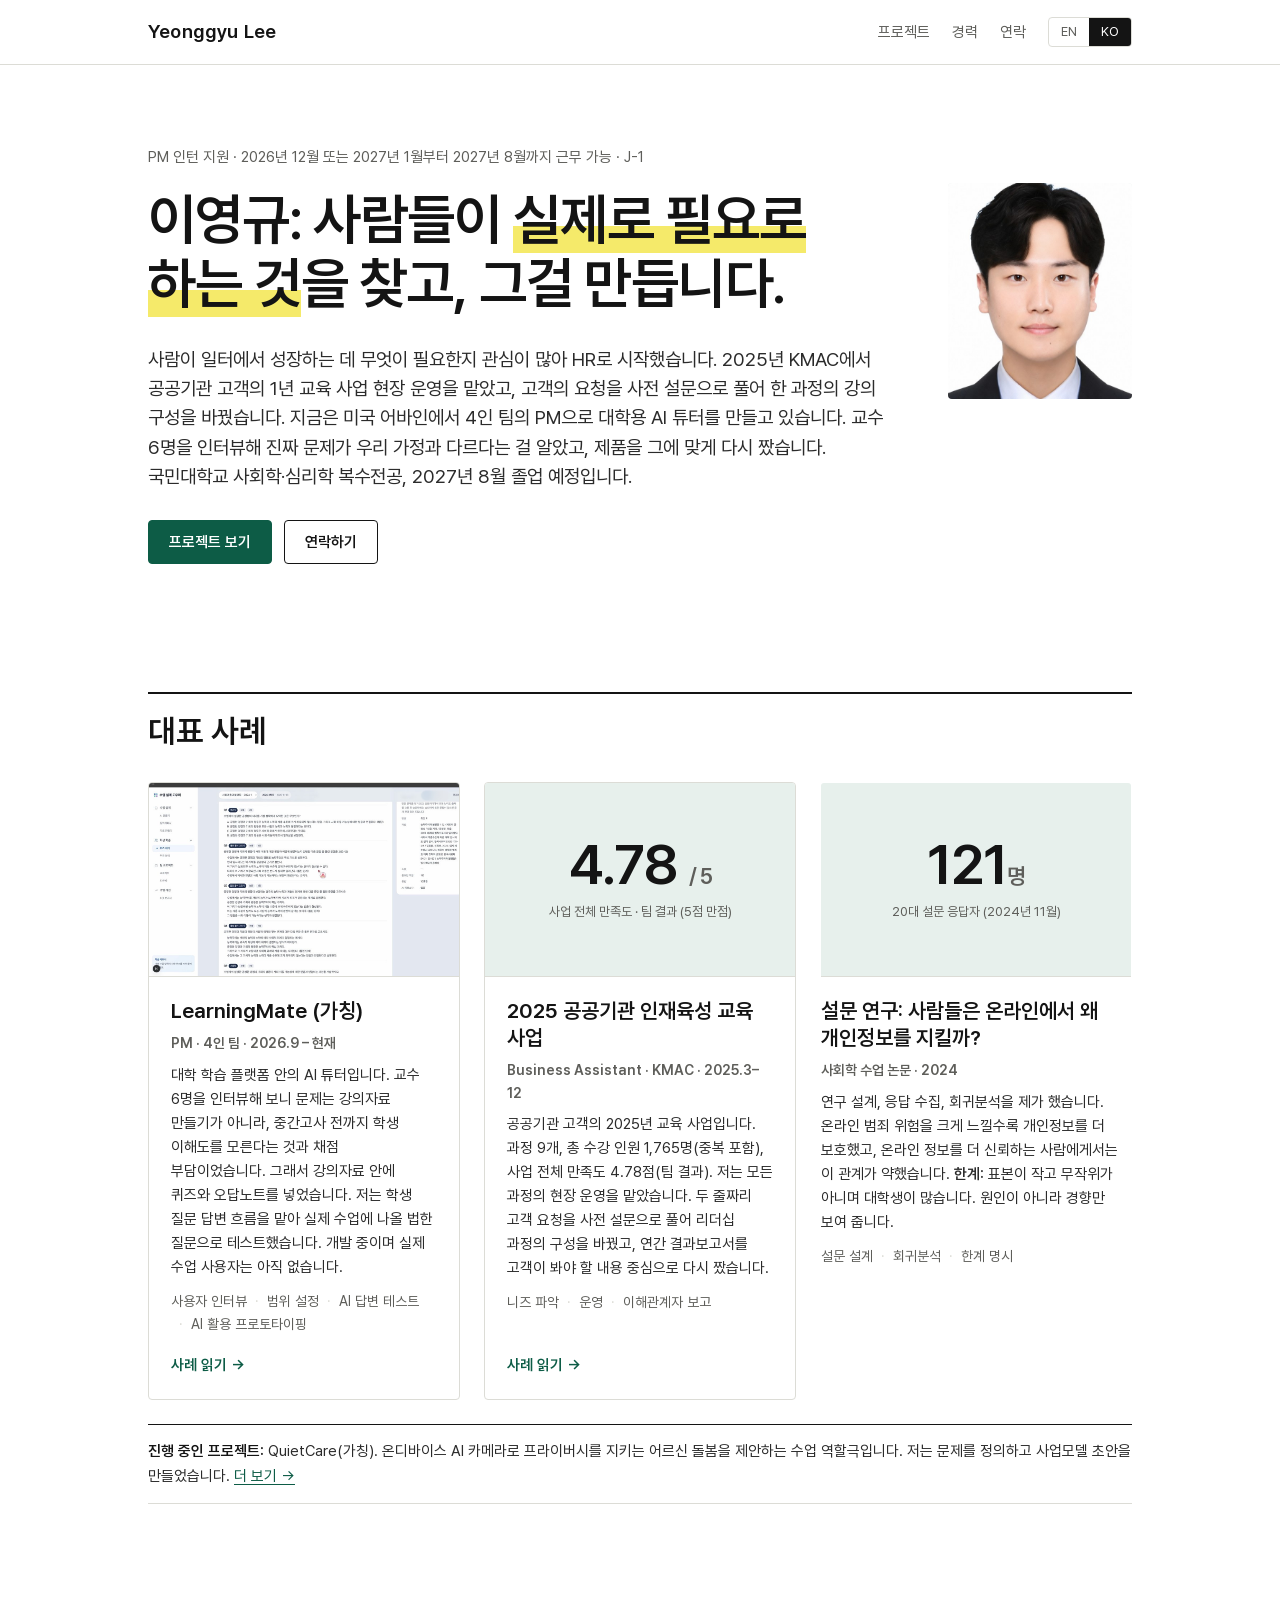
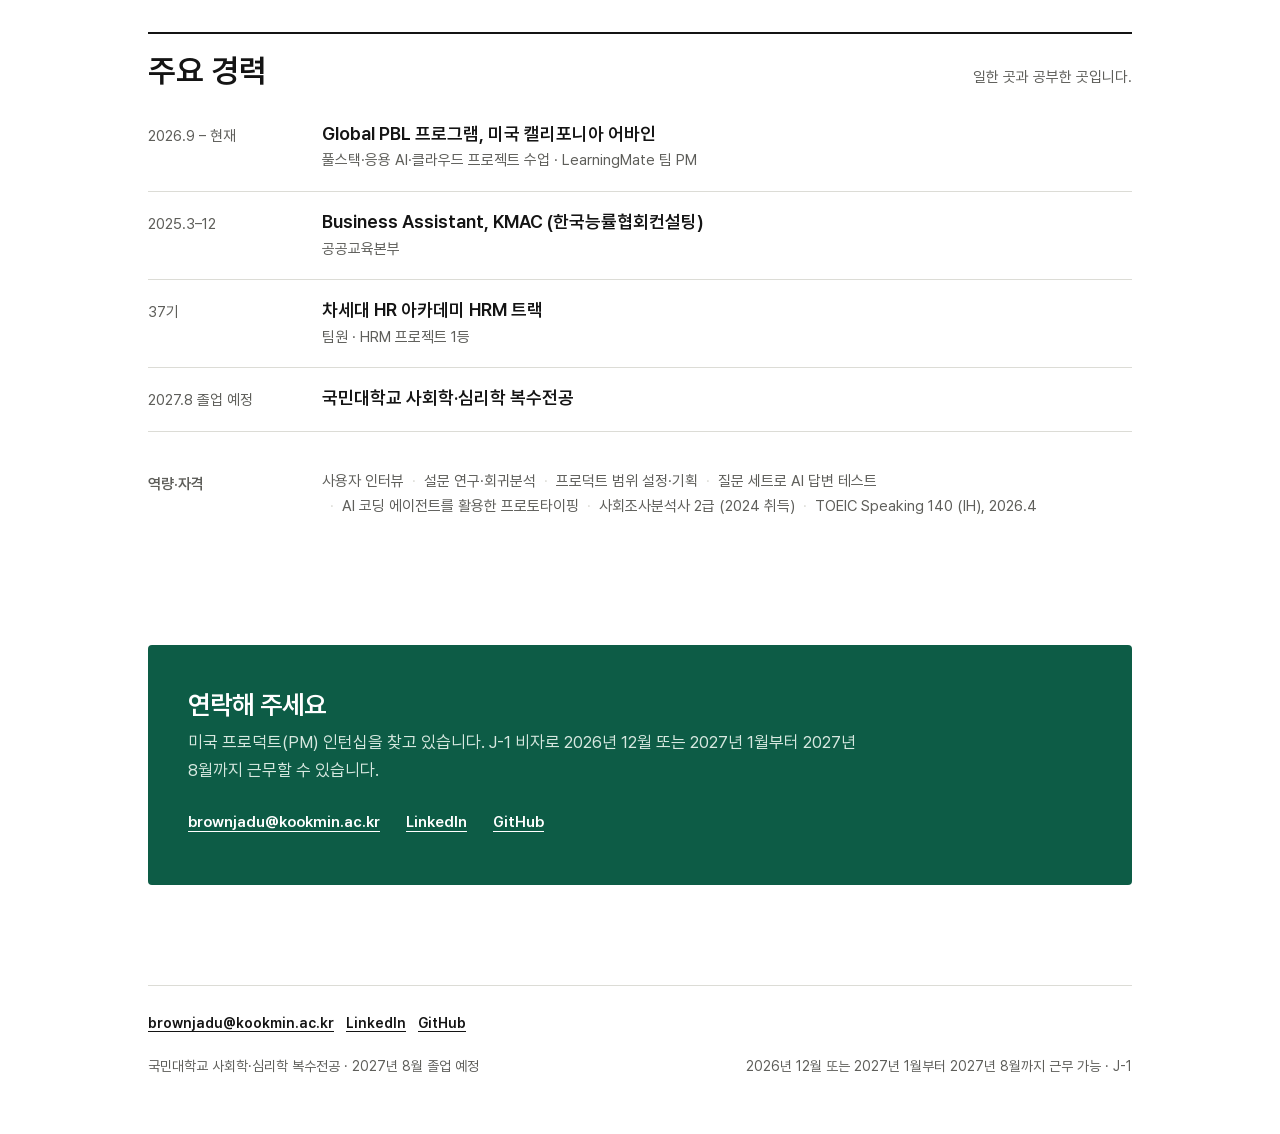
==== ko/index.html @ d95f9b07 "fix(design): hero text never hidden; CSS-only entrance nudge instead of observer-gated fade" ====
<!doctype html>
<html lang="ko">
<head>
<meta charset="utf-8">
<meta name="viewport" content="width=device-width, initial-scale=1">
<title>이영규 — PM 인턴 지원</title>
<meta name="description" content="이영규, PM 인턴 지원. 사람들이 실제로 필요로 하는 것을 찾고 만듭니다. 교수 인터뷰로 방향을 바꾼 AI 튜터, 공공기관 교육 사업.">
<meta property="og:type" content="website">
<meta property="og:title" content="이영규 — PM 인턴 지원">
<meta property="og:description" content="이영규, PM 인턴 지원. 사람들이 실제로 필요로 하는 것을 찾고 만듭니다. 교수 인터뷰로 방향을 바꾼 AI 튜터, 공공기관 교육 사업.">
<meta property="og:url" content="https://yg2001hg.github.io/ko/">
<meta property="og:image" content="https://yg2001hg.github.io/assets/profile.jpg">
<link rel="alternate" hreflang="en" href="../index.html">
<link rel="stylesheet" href="../style.css?v=20261114e">
<script src="../main.js" defer></script>
</head>
<body>
<a class="skip" href="#main">본문으로 건너뛰기</a>
<header class="site-header"><div class="wrap">
<a class="brand" href="index.html">Yeonggyu Lee</a>
<nav class="nav" aria-label="Main">
<a href="index.html#work">프로젝트</a><a class="hide-sm" href="index.html#experience">경력</a><a href="index.html#contact">연락</a>
<span class="lang" role="group" aria-label="Language"><a href="../index.html" hreflang="en" lang="en">EN</a><span class="on" aria-current="true">KO</span></span>
</nav>
</div></header>
<main id="main">
<div class="wrap">
<div class="hero">
<div class="hero-copy">
<p class="eyebrow reveal">PM 인턴 지원 · 2026년 12월 또는 2027년 1월부터 2027년 8월까지 근무 가능 · J-1</p>
<h1 class="reveal">이영규: 사람들이 <mark>실제로 필요로 하는 것</mark>을 찾고, 그걸 만듭니다.</h1>
<p class="lead reveal">사람이 일터에서 성장하는 데 무엇이 필요한지 관심이 많아 HR로 시작했습니다. 2025년 KMAC에서 공공기관 고객의 1년 교육 사업 현장 운영을 맡았고, 고객의 요청을 사전 설문으로 풀어 한 과정의 강의 구성을 바꿨습니다. 지금은 미국 어바인에서 4인 팀의 PM으로 대학용 AI 튜터를 만들고 있습니다. 교수 6명을 인터뷰해 진짜 문제가 우리 가정과 다르다는 걸 알았고, 제품을 그에 맞게 다시 짰습니다. 국민대학교 사회학·심리학 복수전공, 2027년 8월 졸업 예정입니다.</p>
<div class="btns reveal"><a class="btn primary" href="#work">프로젝트 보기</a><a class="btn" href="#contact">연락하기</a></div>
</div>
<!-- Profile photo. Used only in this home-page portrait spot. -->
<div class="portrait has-photo reveal">
<img src="../assets/profile.jpg" alt="이영규" width="600" height="600">
<span class="portrait-initials" aria-hidden="true">YL</span>
</div>
</div>
</div>
<section id="work"><div class="wrap">
<div class="sec-head reveal"><h2>대표 사례</h2></div>
<div class="cards stagger">
<a class="card reveal" href="projects/socra.html">
<div class="media"><img src="../assets/socra-quiz-review.jpg" alt="LearningMate 교수용 도구에서 AI가 만든 퀴즈를 검토하는 화면(한국어 인터페이스)." loading="lazy" width="1280" height="729"></div>
<div class="body"><h3>LearningMate (가칭)</h3><p class="role">PM · 4인 팀 · 2026.9 – 현재</p><p>대학 학습 플랫폼 안의 AI 튜터입니다. 교수 6명을 인터뷰해 보니 문제는 강의자료 만들기가 아니라, 중간고사 전까지 학생 이해도를 모른다는 것과 채점 부담이었습니다. 그래서 강의자료 안에 퀴즈와 오답노트를 넣었습니다. 저는 학생 질문 답변 흐름을 맡아 실제 수업에 나올 법한 질문으로 테스트했습니다. 개발 중이며 실제 수업 사용자는 아직 없습니다.</p><ul class="tags"><li>사용자 인터뷰</li><li>범위 설정</li><li>AI 답변 테스트</li><li>AI 활용 프로토타이핑</li></ul><span class="more">사례 읽기 →</span></div>
</a>
<a class="card reveal" href="projects/kmac.html">
<div class="media"><div class="stat"><b>4.78 <small>/ 5</small></b><span>사업 전체 만족도 · 팀 결과 (5점 만점)</span></div></div>
<div class="body"><h3>2025 공공기관 인재육성 교육 사업</h3><p class="role">Business Assistant · KMAC · 2025.3–12</p><p>공공기관 고객의 2025년 교육 사업입니다. 과정 9개, 총 수강 인원 1,765명(중복 포함), 사업 전체 만족도 4.78점(팀 결과). 저는 모든 과정의 현장 운영을 맡았습니다. 두 줄짜리 고객 요청을 사전 설문으로 풀어 리더십 과정의 구성을 바꿨고, 연간 결과보고서를 고객이 봐야 할 내용 중심으로 다시 짰습니다.</p><ul class="tags"><li>니즈 파악</li><li>운영</li><li>이해관계자 보고</li></ul><span class="more">사례 읽기 →</span></div>
</a>
<div class="card reveal">
<div class="media"><div class="stat"><b>121<small>명</small></b><span>20대 설문 응답자 (2024년 11월)</span></div></div>
<div class="body"><h3>설문 연구: 사람들은 온라인에서 왜 개인정보를 지킬까?</h3><p class="role">사회학 수업 논문 · 2024</p><p>연구 설계, 응답 수집, 회귀분석을 제가 했습니다. 온라인 범죄 위험을 크게 느낄수록 개인정보를 더 보호했고, 온라인 정보를 더 신뢰하는 사람에게서는 이 관계가 약했습니다. <b>한계:</b> 표본이 작고 무작위가 아니며 대학생이 많습니다. 원인이 아니라 경향만 보여 줍니다.</p><ul class="tags"><li>설문 설계</li><li>회귀분석</li><li>한계 명시</li></ul></div>
</div>
</div><div class="notice reveal" style="max-width:none;margin-top:var(--space-5)"><b>진행 중인 프로젝트:</b> QuietCare(가칭). 온디바이스 AI 카메라로 프라이버시를 지키는 어르신 돌봄을 제안하는 수업 역할극입니다. 저는 문제를 정의하고 사업모델 초안을 만들었습니다. <a href="projects/quietcare.html">더 보기 →</a></div>
</div></section>
<section id="experience"><div class="wrap">
<div class="sec-head reveal"><h2>주요 경력</h2><p>일한 곳과 공부한 곳입니다.</p></div>
<ul class="timeline"><li class="reveal"><span class="when">2026.9 – 현재</span><div><h3>Global PBL 프로그램, 미국 캘리포니아 어바인</h3><p>풀스택·응용 AI·클라우드 프로젝트 수업 · LearningMate 팀 PM</p></div></li><li class="reveal"><span class="when">2025.3–12</span><div><h3>Business Assistant, KMAC (한국능률협회컨설팅)</h3><p>공공교육본부</p></div></li><li class="reveal"><span class="when">37기</span><div><h3>차세대 HR 아카데미 HRM 트랙</h3><p>팀원 · HRM 프로젝트 1등</p></div></li><li class="reveal"><span class="when">2027.8 졸업 예정</span><div><h3>국민대학교 사회학·심리학 복수전공</h3></div></li></ul>
<div class="skills reveal"><h3>역량·자격</h3><ul class="tags"><li>사용자 인터뷰</li><li>설문 연구·회귀분석</li><li>프로덕트 범위 설정·기획</li><li>질문 세트로 AI 답변 테스트</li><li>AI 코딩 에이전트를 활용한 프로토타이핑</li><li>사회조사분석사 2급 (2024 취득)</li><li>TOEIC Speaking 140 (IH), 2026.4</li></ul></div>
</div></section>
<section id="contact"><div class="wrap">
<div class="contact reveal"><h2>연락해 주세요</h2><p>미국 프로덕트(PM) 인턴십을 찾고 있습니다. J-1 비자로 2026년 12월 또는 2027년 1월부터 2027년 8월까지 근무할 수 있습니다.</p><ul><li><a href="mailto:brownjadu@kookmin.ac.kr">brownjadu@kookmin.ac.kr</a></li><li><a href="https://www.linkedin.com/in/yeonggyu-lee-294683342/" target="_blank" rel="noopener">LinkedIn</a></li><li><a href="https://github.com/YG2001HG" target="_blank" rel="noopener">GitHub</a></li></ul></div>
</div></section>
</main>
<footer><div class="wrap">
<ul class="foot-contact"><li><a href="mailto:brownjadu@kookmin.ac.kr">brownjadu@kookmin.ac.kr</a></li><li><a href="https://www.linkedin.com/in/yeonggyu-lee-294683342/" target="_blank" rel="noopener">LinkedIn</a></li><li><a href="https://github.com/YG2001HG" target="_blank" rel="noopener">GitHub</a></li></ul>
<div class="foot"><span>국민대학교 사회학·심리학 복수전공 · 2027년 8월 졸업 예정</span><span>2026년 12월 또는 2027년 1월부터 2027년 8월까지 근무 가능 · J-1</span></div>
</div></footer>
</body></html>
---- style.css ----
/* Yeonggyu Lee portfolio, shared styles (EN + KO)
   One typeface everywhere: Pretendard (Latin + Hangul), weights 400 and 600.
   White paper, near-black ink, one deep green, highlighter yellow for marks.
   Square-ish corners, hairlines, no decorative shadows.
*/

@font-face{
  font-family:Pretendard;
  font-style:normal;
  font-weight:400;
  font-display:swap;
  src:url("assets/fonts/Pretendard-Regular.woff2") format("woff2");
}
@font-face{
  font-family:Pretendard;
  font-style:normal;
  font-weight:600;
  font-display:swap;
  src:url("assets/fonts/Pretendard-SemiBold.woff2") format("woff2");
}

:root{
  --bg:#ffffff;
  --surface:#ffffff;
  --ink:#141414;
  --ink-soft:#2b2b2b;
  --muted:#5e5e5a;
  --line:#dcdcd6;
  --accent:#0d5c46;
  --accent-hover:#08402f;
  --accent-soft:#e7f0ec;
  --tint:#f3f3ef;
  --mark:#f5ea6a;
  --on-accent:#ffffff;
  --ph:#8a5a00;
  --ph-bg:#fff6de;
  --ph-line:#d9b45a;
  --tag:#2b2b2b;
  --header-bg:rgba(255,255,255,.94);
  --shadow:none;
  --focus:var(--accent);

  --sans:Pretendard,"Apple SD Gothic Neo","Noto Sans KR","Helvetica Neue",Arial,sans-serif;
  --serif:var(--sans);

  --fs-xs:.8125rem;   /* 13 */
  --fs-sm:.875rem;    /* 14 */
  --fs-md:.9375rem;   /* 15 */
  --fs-body:1.0625rem;/* 17 */
  --fs-lead:1.1875rem;/* 19 */
  --fs-h3:1.3125rem;  /* 21 */
  --fs-h2:1.625rem;   /* 26 */
  --fs-h1:clamp(2rem,4.8vw,2.75rem);      /* 32–44, project pages */
  --fs-hero:clamp(2.25rem,5vw,3.5rem);    /* 36–56, home */

  --lh-body:1.65;
  --lh-lead:1.55;
  --lh-heading:1.2;
  --measure:68ch;
  --max:1040px;

  --space-1:.25rem;
  --space-2:.5rem;
  --space-3:.75rem;
  --space-4:1rem;
  --space-5:1.5rem;
  --space-6:2rem;
  --space-7:3rem;
  --space-8:4rem;
  --radius:4px;
  --radius-sm:3px;
}


*{box-sizing:border-box}
html{scroll-behavior:smooth;-webkit-text-size-adjust:100%}
body{
  margin:0;
  background:var(--bg);
  color:var(--ink);
  font-family:var(--sans);
  font-size:var(--fs-body);
  font-weight:400;
  line-height:var(--lh-body);
  -webkit-font-smoothing:antialiased;
  text-rendering:optimizeLegibility;
}
html[lang="ko"] body{word-break:keep-all;overflow-wrap:break-word}

a{color:var(--accent);text-underline-offset:3px;text-decoration-thickness:1px}
a:hover{color:var(--accent-hover)}
:focus-visible{outline:2px solid var(--focus);outline-offset:3px;border-radius:4px}

.wrap{max-width:var(--max);margin:0 auto;padding:0 28px}
.skip{position:absolute;left:-999px;top:8px;background:var(--ink);color:var(--on-accent);padding:8px 14px;border-radius:6px;z-index:10;text-decoration:none}
.skip:focus{left:8px}

/* header */
.site-header{position:sticky;top:0;z-index:5;background:var(--header-bg);backdrop-filter:blur(10px);border-bottom:1px solid var(--line)}
.site-header .wrap{display:flex;align-items:center;justify-content:space-between;height:64px;gap:var(--space-4)}
.brand{font-family:var(--serif);font-size:1.1875rem;font-weight:600;color:var(--ink);text-decoration:none;letter-spacing:.2px}
.brand:hover{color:var(--ink)}
.nav{display:flex;align-items:center;gap:22px;font-size:var(--fs-md)}
.nav a{color:var(--muted);text-decoration:none;padding:6px 0}
.nav a:hover{color:var(--ink)}
.lang{display:inline-flex;border:1px solid var(--line);border-radius:var(--radius);overflow:hidden;font-size:var(--fs-xs);background:var(--surface)}
.lang a,.lang span{padding:6px 12px;text-decoration:none;color:var(--muted);line-height:1.2}
.lang .on{background:var(--ink);color:var(--on-accent)}
.lang a:hover{color:var(--ink);background:var(--accent-soft)}
.lang a:focus-visible{outline-offset:0;border-radius:0}

/* hero */
.hero{display:flex;align-items:flex-start;justify-content:flex-start;gap:var(--space-7);padding:80px 0 64px}
.hero-copy{flex:1;min-width:0}
.eyebrow{font-size:var(--fs-md);color:var(--muted);font-weight:400;margin:0 0 18px}
.hero h1{font-family:var(--serif);font-weight:600;font-size:var(--fs-hero);line-height:1.15;margin:0 0 28px;max-width:15em;letter-spacing:-.02em;text-wrap:balance}
.hero p.lead{font-size:var(--fs-lead);line-height:var(--lh-lead);color:var(--ink-soft);max-width:var(--measure);margin:0 0 28px}
.btns{display:flex;flex-wrap:wrap;gap:12px}
.btn{
  display:inline-flex;align-items:center;justify-content:center;
  min-height:2.75rem;padding:.7rem 1.25rem;border-radius:var(--radius);
  font-size:var(--fs-md);font-weight:600;line-height:1.2;
  text-decoration:none;border:1.5px solid var(--ink);color:var(--ink);
  background:transparent;transition:background-color .2s,color .2s,border-color .2s;
}
.btn.primary{background:var(--accent);color:var(--on-accent);border-color:var(--accent)}
.btn:hover{background:var(--accent-soft);color:var(--accent-hover);border-color:var(--accent-hover)}
.btn.primary:hover{background:var(--accent-hover);color:var(--on-accent);border-color:var(--accent-hover)}

/* portrait placeholder — swap in a real photo by adding assets/profile.jpg */
.portrait{
  position:relative;flex:0 0 auto;
  width:11.5rem;height:13.5rem;border-radius:var(--radius);
  margin-top:2.35rem;
  background:var(--accent-soft);
  display:flex;align-items:center;justify-content:center;
  overflow:hidden;
}
.portrait img{position:absolute;inset:0;width:100%;height:100%;object-fit:cover;object-position:center}
.portrait-initials{
  font-family:var(--serif);font-weight:600;font-size:2.75rem;
  letter-spacing:.02em;color:var(--accent);line-height:1;user-select:none;
}
.portrait.has-photo .portrait-initials{display:none}

/* sections */
section{padding:var(--space-8) 0}
.sec-head{display:flex;align-items:baseline;justify-content:space-between;gap:var(--space-4);margin-bottom:var(--space-6);border-top:2px solid var(--ink);padding-top:18px}
.sec-head h2{font-family:var(--serif);font-weight:600;font-size:2rem;letter-spacing:-.02em;line-height:var(--lh-heading);margin:0;letter-spacing:-.01em}
.sec-head p{margin:0;color:var(--muted);font-size:var(--fs-md)}

/* cards */
.cards{display:grid;grid-template-columns:repeat(3,1fr);gap:var(--space-5)}
.card{
  background:var(--surface);border:1px solid var(--line);border-radius:var(--radius);
  overflow:hidden;display:flex;flex-direction:column;
  text-decoration:none;color:inherit;
  transition:border-color .2s;
}
a.card:hover{border-color:var(--ink);color:inherit}
a.card:hover h3{text-decoration:underline;text-decoration-thickness:2px;text-underline-offset:4px}
.card:focus-visible{outline-offset:3px}
.card .media{aspect-ratio:16/10;background:var(--accent-soft);display:flex;align-items:center;justify-content:center;overflow:hidden;border-bottom:1px solid var(--line)}
.card .media img{width:100%;height:100%;object-fit:cover;object-position:top left;display:block}
.stat{text-align:center;padding:var(--space-3) var(--space-4)}
.stat b{display:block;font-family:var(--serif);font-weight:600;font-size:3.5rem;line-height:1;color:var(--ink);letter-spacing:-.02em}
.stat b small{font-size:1.375rem;font-weight:600;color:var(--muted)}
.stat span{display:block;margin-top:10px;font-size:var(--fs-xs);color:var(--muted);line-height:1.45}
.soon{
  background:var(--tint);
  color:var(--muted);font-size:var(--fs-sm);width:100%;height:100%;
  display:flex;align-items:center;justify-content:center;text-align:center;padding:var(--space-3);
}
.card .body{padding:20px 22px 22px;display:flex;flex-direction:column;gap:8px;flex:1}
.card .num{display:none}
.card h3{font-family:var(--serif);font-weight:600;font-size:var(--fs-h3);line-height:1.3;margin:0}
.card .role{font-size:var(--fs-sm);color:var(--muted);font-weight:600;margin:0}
.card p{margin:0;font-size:var(--fs-md);color:var(--ink-soft);line-height:1.6}
.card .more{margin-top:auto;padding-top:10px;font-weight:600;font-size:var(--fs-md);color:var(--accent)}
.card:hover .more{color:var(--accent-hover)}
.tags{display:flex;flex-wrap:wrap;gap:6px;margin:4px 0 0;padding:0;list-style:none}
.tags{gap:2px 0}
.tags li{font-size:var(--fs-sm);color:var(--muted);line-height:1.5}
.tags li+li::before{content:"·";margin:0 8px;color:var(--line)}

/* experience */
.timeline{list-style:none;margin:0;padding:0}
.timeline li{display:grid;grid-template-columns:150px 1fr;gap:var(--space-5);padding:18px 0;border-bottom:1px solid var(--line)}
.timeline li:first-child{padding-top:0}
.timeline .when{color:var(--muted);font-size:var(--fs-md);padding-top:2px}
.timeline h3{margin:0;font-size:1.125rem;font-weight:600;line-height:1.35}
.timeline p{margin:2px 0 0;color:var(--muted);font-size:var(--fs-md)}
.skills{margin-top:34px;display:grid;grid-template-columns:150px 1fr;gap:var(--space-5);align-items:start}
.skills h3{margin:0;font-size:var(--fs-md);font-weight:600;color:var(--muted);padding-top:6px}
.skills .tags li{font-size:var(--fs-md)}

/* contact */
.contact{background:var(--accent);color:var(--on-accent);border-radius:var(--radius);padding:44px 40px}
.contact h2{font-family:var(--serif);font-weight:600;font-size:var(--fs-h2);line-height:var(--lh-heading);margin:0 0 8px}
.contact p{margin:0 0 20px;color:#d7e8e0;max-width:var(--measure)}
.contact ul{list-style:none;margin:0;padding:0;display:flex;flex-wrap:wrap;gap:12px}
.contact a{display:inline-block;font-size:var(--fs-md);font-weight:600;color:var(--on-accent);text-decoration:underline;text-underline-offset:4px;padding:6px 0;margin-right:14px}
.contact a:hover{color:var(--mark)}
.foot-contact a{display:inline-block;font-size:var(--fs-sm);font-weight:600;color:var(--ink);text-underline-offset:3px;padding:4px 0}
.foot-contact a:hover{color:var(--accent)}
.foot-contact{list-style:none;margin:0 0 16px;padding:22px 0 0;display:flex;flex-wrap:wrap;gap:12px;border-top:1px solid var(--line)}

footer{padding:36px 0 56px;color:var(--muted);font-size:var(--fs-sm)}
footer .foot{display:flex;justify-content:space-between;gap:var(--space-3);flex-wrap:wrap}

/* project pages */
.crumb{padding:28px 0 0;font-size:var(--fs-md)}
.crumb a{text-decoration:none;color:var(--muted)}
.crumb a:hover{color:var(--ink)}
.p-hero{padding:34px 0 36px}
.p-hero h1{font-family:var(--serif);font-weight:600;font-size:var(--fs-h1);line-height:1.18;margin:0 0 20px;letter-spacing:-.015em;max-width:20em}
.meta{display:flex;flex-wrap:wrap;gap:10px 28px;margin:0 0 24px;padding:0;list-style:none;font-size:var(--fs-md);color:var(--muted)}
.meta b{color:var(--ink);font-weight:600}
.p-hero p.lead{font-size:var(--fs-lead);line-height:var(--lh-lead);max-width:var(--measure);color:var(--ink-soft);margin:0}
.notice{border-top:1px solid var(--ink);border-bottom:1px solid var(--line);padding:14px 0;margin:28px 0 0;font-size:var(--fs-md);max-width:var(--measure);color:var(--ink-soft)}
.notice b{color:var(--ink);font-weight:600}
.p-sec{padding:34px 0;border-top:1px solid var(--line)}
.p-sec h2{font-family:var(--serif);font-weight:600;font-size:var(--fs-h2);line-height:var(--lh-heading);margin:0 0 18px}
.two{display:grid;grid-template-columns:1fr 1fr;gap:34px}
.list{margin:0;padding:0;list-style:none;display:grid;gap:14px}
.list li{padding-left:22px;position:relative}
.list li::before{content:"";position:absolute;left:0;top:.8em;width:10px;height:2px;background:var(--ink)}
.list b{font-weight:600}
.shots{display:grid;grid-template-columns:1fr 1fr;gap:22px}
figure{margin:0}
figure img{width:100%;height:auto;display:block;border:1px solid var(--line);border-radius:var(--radius-sm);background:var(--surface)}
img.shot{cursor:zoom-in}
figcaption{font-size:var(--fs-sm);color:var(--muted);margin-top:8px;line-height:1.5;max-width:var(--measure)}
.small-note{font-size:var(--fs-sm);color:var(--muted);margin-top:18px;max-width:var(--measure)}
.story-method{margin:22px 0 0;max-width:var(--measure);font-size:var(--fs-body);color:var(--ink-soft);line-height:1.65}
.steps{display:grid;grid-template-columns:repeat(3,1fr);gap:0;margin:0;padding:0;list-style:none;counter-reset:s}
.steps li{counter-increment:s;border-top:2px solid var(--ink);padding:16px 22px 8px 0;position:relative}
.steps{gap:0 24px}
.steps h3{margin:0 0 6px;font-size:1.125rem;font-family:var(--serif);font-weight:600;line-height:1.3}
.steps p{margin:0;font-size:var(--fs-md);color:var(--ink-soft);line-height:1.6}
.results{display:grid;grid-template-columns:1fr 1fr;gap:22px;margin-top:22px}
.results.r3{grid-template-columns:repeat(3,1fr)}
.big{border-top:2px solid var(--ink);padding:14px 0 0}
.big b{font-family:var(--serif);font-weight:600;font-size:3rem;color:var(--ink);line-height:1;letter-spacing:-.02em}
.big b small{font-size:1.375rem;font-weight:600;color:var(--muted)}
.big p{margin:8px 0 0;color:var(--muted);font-size:var(--fs-md)}
.placeholder-box{
  aspect-ratio:16/7;border:1px solid var(--line);border-radius:var(--radius);
  background:var(--tint);
  display:flex;align-items:center;justify-content:center;color:var(--muted);font-size:var(--fs-body);text-align:center;padding:var(--space-4);
}
.pn{display:flex;justify-content:space-between;gap:var(--space-4);flex-wrap:wrap;padding:30px 0 10px;border-top:1px solid var(--line)}
.pn a{font-weight:600;text-decoration:none;flex:1 1 320px}
.pn a:last-child{text-align:right}
.pn a:hover{text-decoration:underline}
@media (max-width:640px){.pn a:last-child{text-align:left}}

/* reveal */
@keyframes rise{from{transform:translateY(10px)}to{transform:none}}
.hero .reveal{animation:rise .6s ease-out both}
@media (prefers-reduced-motion:reduce){
  html{scroll-behavior:auto}
  .hero .reveal{animation:none}
}

@media (max-width:860px){
  .cards{grid-template-columns:1fr}
  .two,.shots,.results,.results.r3{grid-template-columns:1fr}
  .steps{grid-template-columns:1fr}
  .steps li{padding-bottom:18px}
  .hero{gap:var(--space-5)}
  .portrait{width:8.5rem;height:10rem;margin-top:2.1rem}
  .portrait-initials{font-size:2.25rem}
}
@media (max-width:640px){
  body{font-size:1rem}
  .wrap{padding:0 20px}
  .site-header .wrap{height:auto;padding-top:10px;padding-bottom:10px;flex-wrap:wrap}
  .nav{gap:14px;font-size:var(--fs-sm)}
  .nav .hide-sm{display:none}
  .hero{flex-direction:column-reverse;align-items:flex-start;padding:48px 0 40px;gap:var(--space-5)}
  .portrait{width:7rem;height:8.25rem;margin-top:0}
  .portrait-initials{font-size:2rem}
  section{padding:44px 0}
  .timeline li,.skills{grid-template-columns:1fr;gap:4px}
  .contact{padding:28px 22px}
  .sec-head{flex-direction:column;gap:4px}
}

/* screenshot lightbox */
.lightbox{
  position:fixed;inset:0;z-index:80;
  background:rgba(10,12,16,.88);
  display:flex;align-items:center;justify-content:center;
  padding:24px;cursor:zoom-out;
}
.lightbox[hidden]{display:none!important}
.lightbox img{
  max-width:100%;max-height:100%;width:auto;height:auto;
  object-fit:contain;border-radius:4px;
  box-shadow:0 8px 40px rgba(0,0,0,.35);
  cursor:zoom-out;
}
@media (max-width:640px){
  .lightbox{padding:12px}
}

::selection{background:var(--mark);color:var(--ink)}
mark{background:linear-gradient(transparent 60%,var(--mark) 60%);color:inherit;padding:0;-webkit-box-decoration-break:clone;box-decoration-break:clone}
div.card{border-color:transparent}
div.card .body{padding-left:0;padding-right:0}
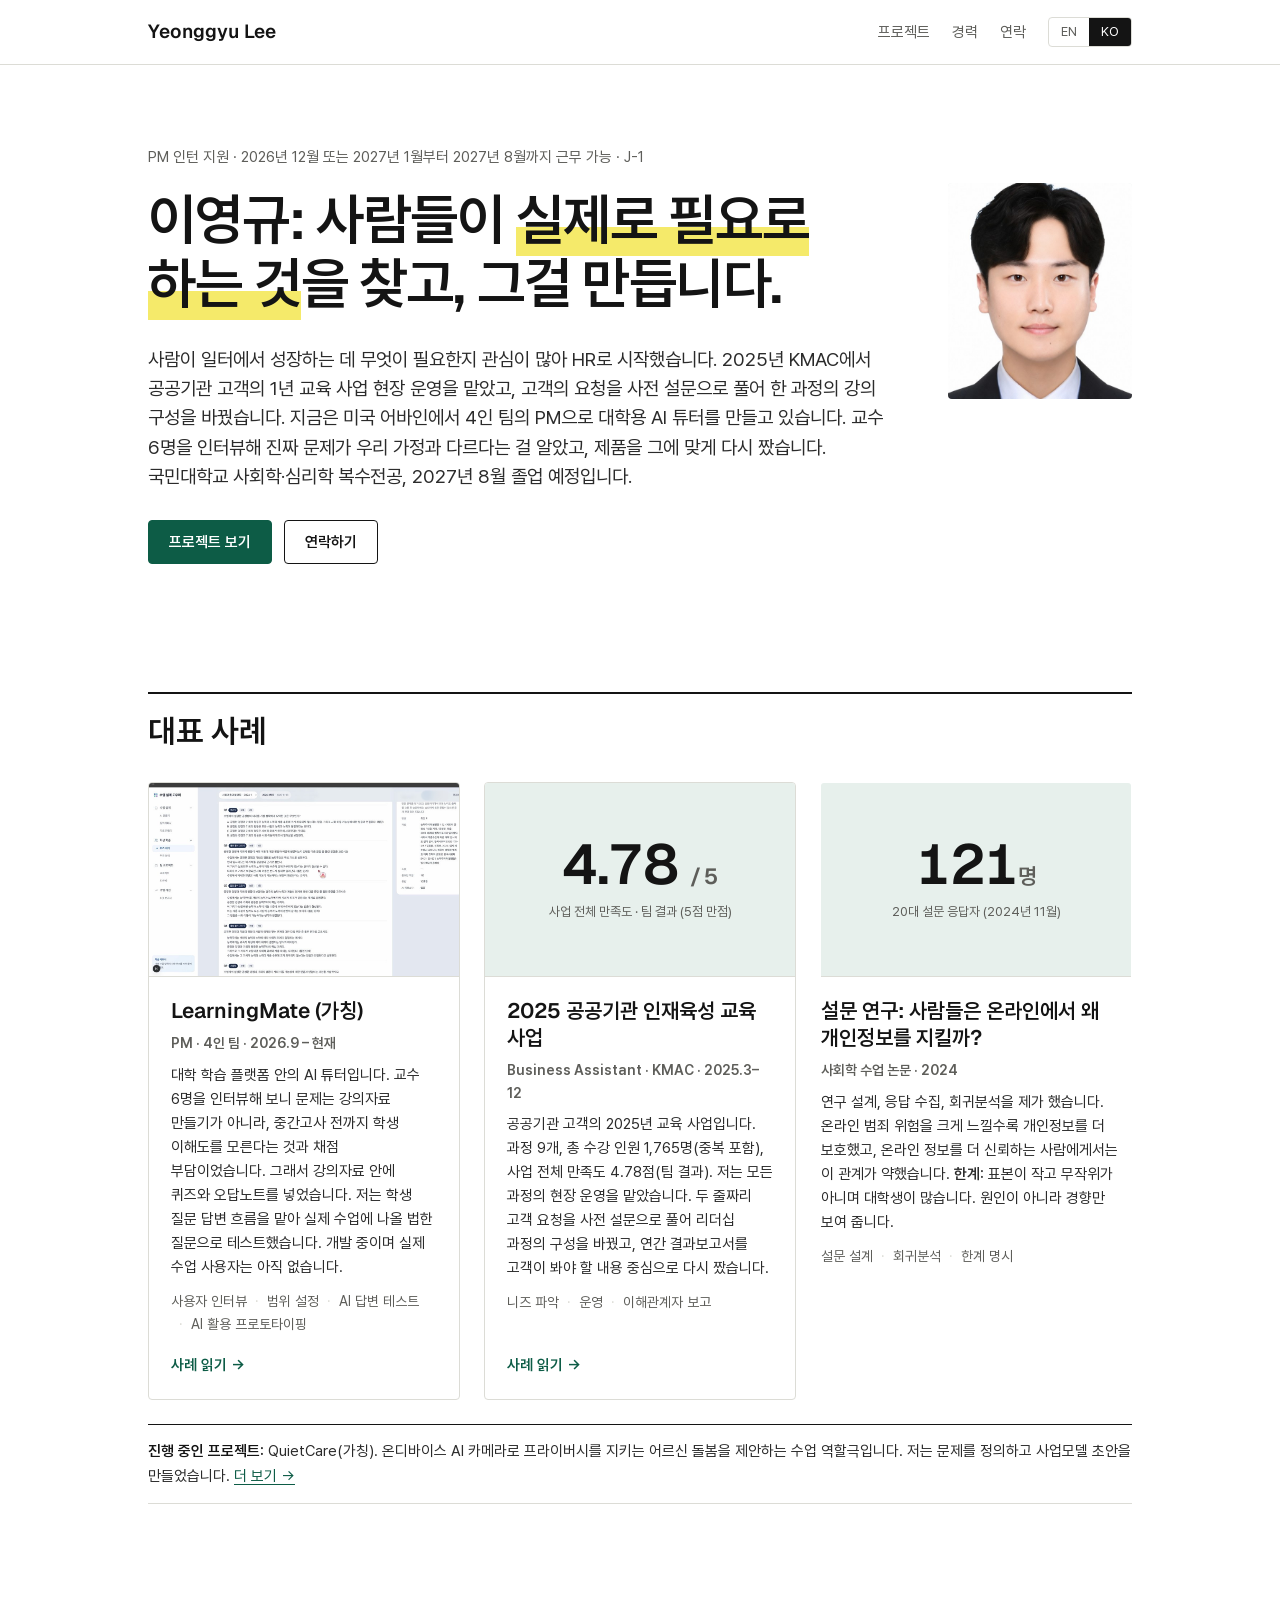
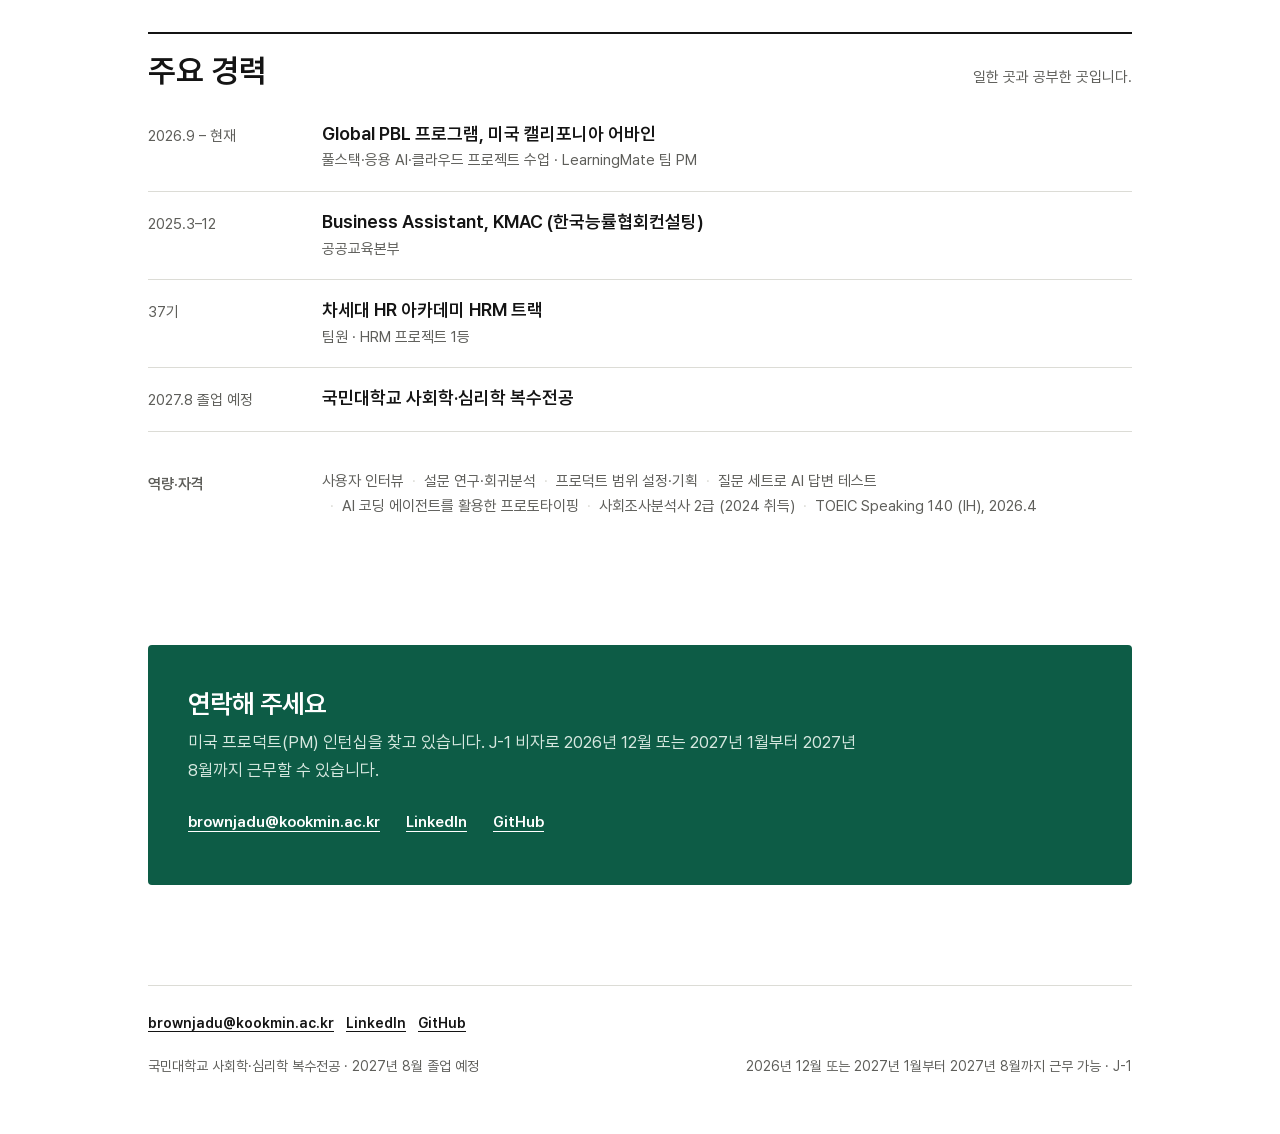
==== commit 6596bc71: "style(design): type by role: Geist for headings, numbers and English body; Pretendard for Korean" ====
--- a/ko/index.html
+++ b/ko/index.html
@@ -11,7 +11,10 @@
 <meta property="og:url" content="https://yg2001hg.github.io/ko/">
 <meta property="og:image" content="https://yg2001hg.github.io/assets/profile.jpg">
 <link rel="alternate" hreflang="en" href="../index.html">
-<link rel="stylesheet" href="../style.css?v=20261114e">
+<link rel="preconnect" href="https://fonts.googleapis.com">
+<link rel="preconnect" href="https://fonts.gstatic.com" crossorigin>
+<link rel="stylesheet" href="https://fonts.googleapis.com/css2?family=Geist:wght@400;600&display=swap">
+<link rel="stylesheet" href="../style.css?v=20261114f">
 <script src="../main.js" defer></script>
 </head>
 <body>
--- a/style.css
+++ b/style.css
@@ -1,5 +1,6 @@
 /* Yeonggyu Lee portfolio, shared styles (EN + KO)
-   One typeface everywhere: Pretendard (Latin + Hangul), weights 400 and 600.
+   Type by role: Geist for headings, numbers and English body (400/600);
+   Pretendard for Korean text. No other faces.
    White paper, near-black ink, one deep green, highlighter yellow for marks.
    Square-ish corners, hairlines, no decorative shadows.
 */
@@ -40,8 +41,8 @@
   --shadow:none;
   --focus:var(--accent);
 
-  --sans:Pretendard,"Apple SD Gothic Neo","Noto Sans KR","Helvetica Neue",Arial,sans-serif;
-  --serif:var(--sans);
+  --sans:Geist,Pretendard,"Helvetica Neue",Arial,sans-serif;
+  --serif:Geist,Pretendard,"Helvetica Neue",Arial,sans-serif;
 
   --fs-xs:.8125rem;   /* 13 */
   --fs-sm:.875rem;    /* 14 */
@@ -85,7 +86,9 @@
   -webkit-font-smoothing:antialiased;
   text-rendering:optimizeLegibility;
 }
+html[lang="ko"]{--sans:Pretendard,"Apple SD Gothic Neo","Noto Sans KR",sans-serif}
 html[lang="ko"] body{word-break:keep-all;overflow-wrap:break-word}
+.stat b,.big b{font-variant-numeric:tabular-nums}
 
 a{color:var(--accent);text-underline-offset:3px;text-decoration-thickness:1px}
 a:hover{color:var(--accent-hover)}
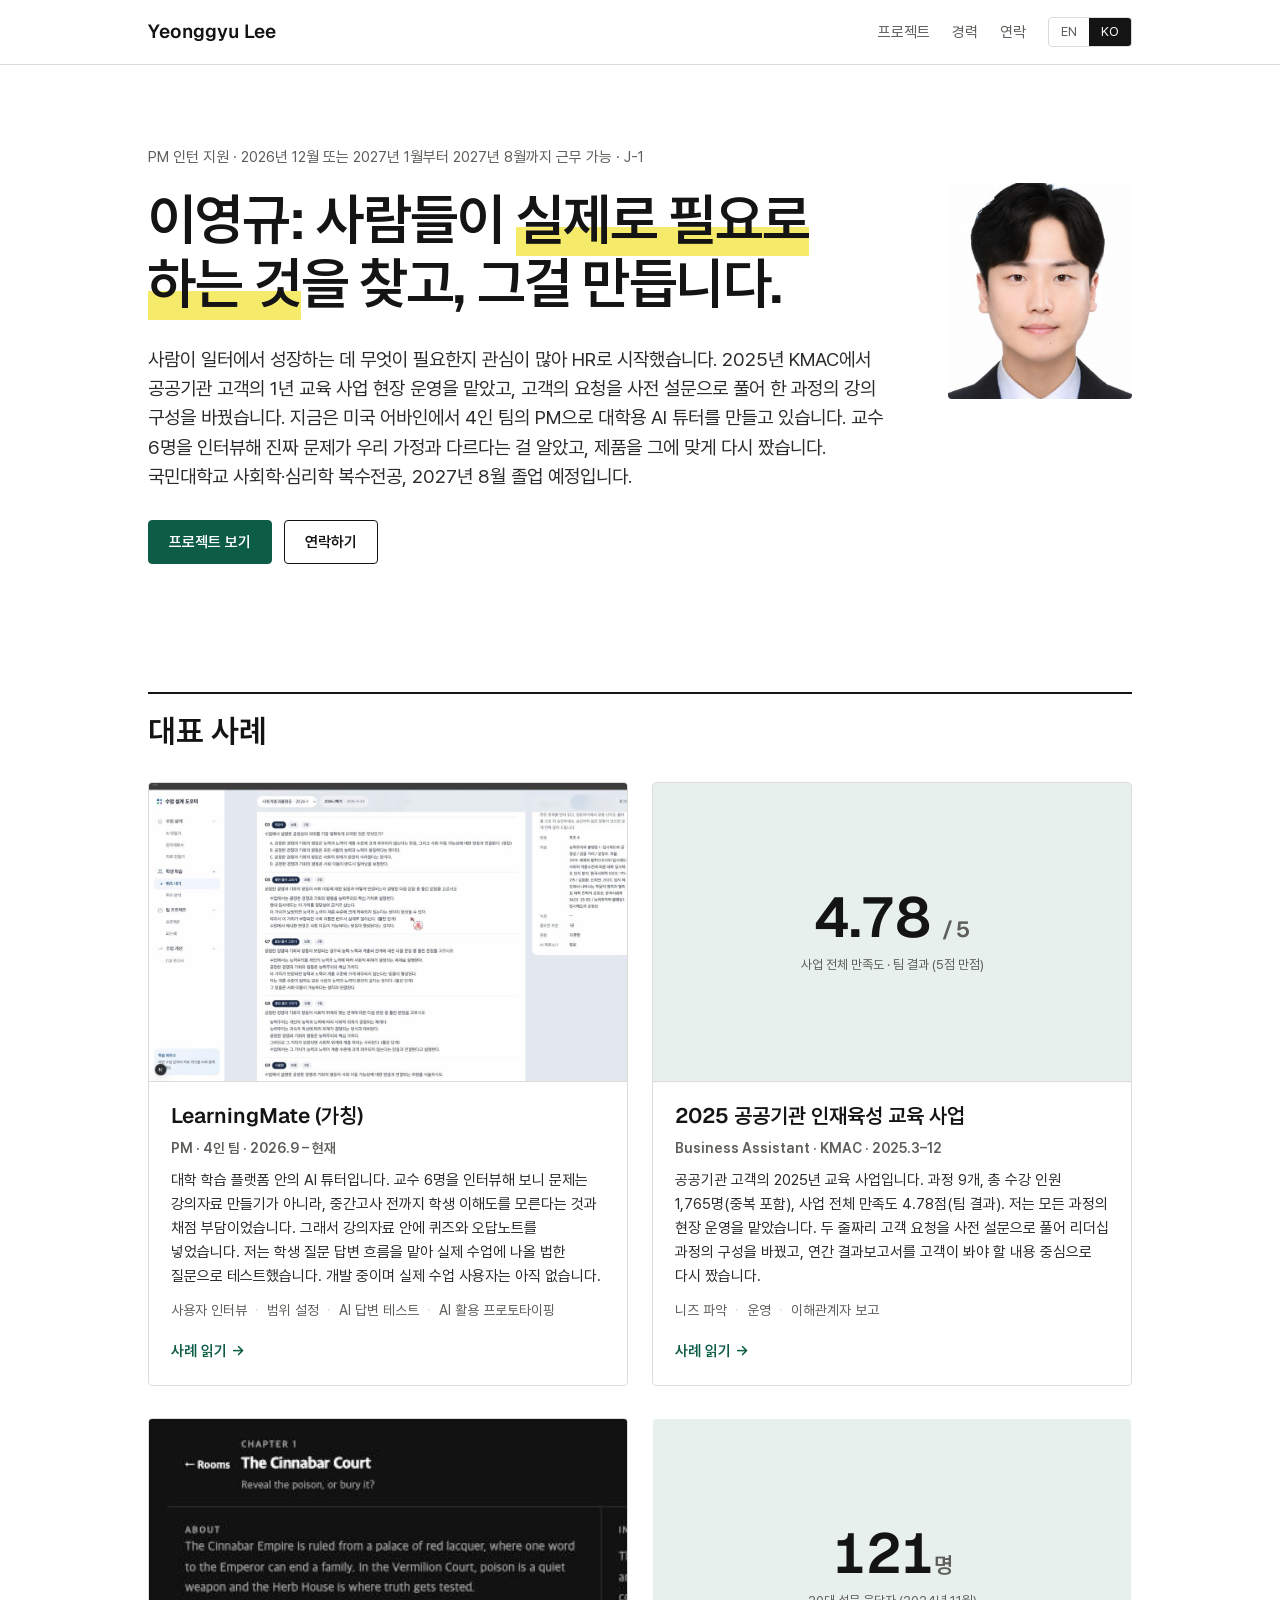
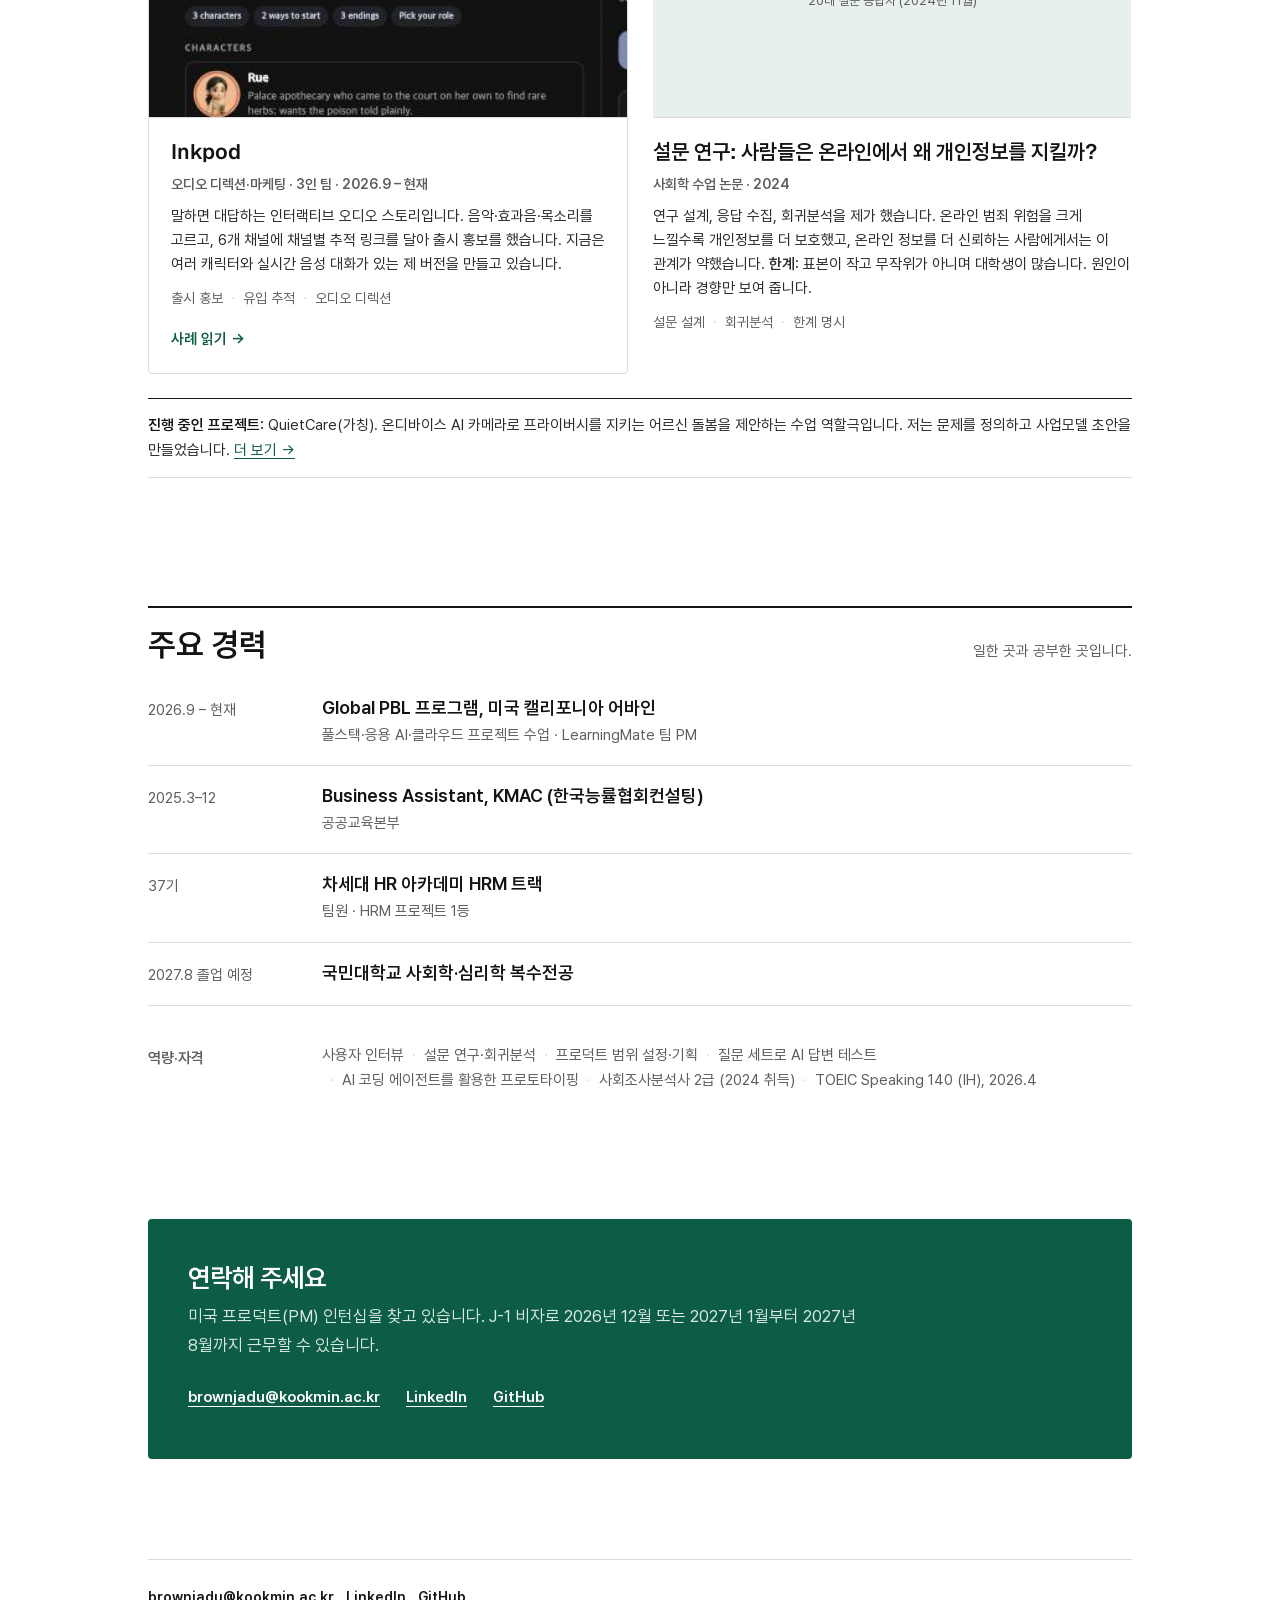
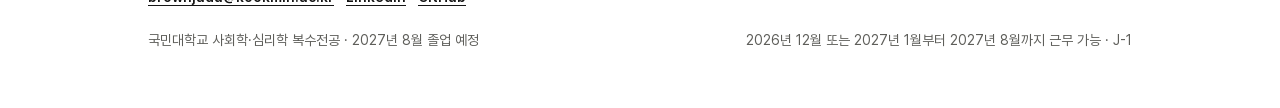
==== commit fbd26d05: "content: add Inkpod case (EN, KO); home cards 2x2 (LearningMate, KMAC, Inkpod, survey research)" ====
--- a/ko/index.html
+++ b/ko/index.html
@@ -14,7 +14,7 @@
 <link rel="preconnect" href="https://fonts.googleapis.com">
 <link rel="preconnect" href="https://fonts.gstatic.com" crossorigin>
 <link rel="stylesheet" href="https://fonts.googleapis.com/css2?family=Geist:wght@400;600&display=swap">
-<link rel="stylesheet" href="../style.css?v=20261114f">
+<link rel="stylesheet" href="../style.css?v=20261114g">
 <script src="../main.js" defer></script>
 </head>
 <body>
@@ -53,6 +53,10 @@
 <div class="media"><div class="stat"><b>4.78 <small>/ 5</small></b><span>사업 전체 만족도 · 팀 결과 (5점 만점)</span></div></div>
 <div class="body"><h3>2025 공공기관 인재육성 교육 사업</h3><p class="role">Business Assistant · KMAC · 2025.3–12</p><p>공공기관 고객의 2025년 교육 사업입니다. 과정 9개, 총 수강 인원 1,765명(중복 포함), 사업 전체 만족도 4.78점(팀 결과). 저는 모든 과정의 현장 운영을 맡았습니다. 두 줄짜리 고객 요청을 사전 설문으로 풀어 리더십 과정의 구성을 바꿨고, 연간 결과보고서를 고객이 봐야 할 내용 중심으로 다시 짰습니다.</p><ul class="tags"><li>니즈 파악</li><li>운영</li><li>이해관계자 보고</li></ul><span class="more">사례 읽기 →</span></div>
 </a>
+<a class="card reveal" href="projects/inkpod.html">
+<div class="media"><img src="../assets/inkpod-cinnabar-room.png" alt="Inkpod 방 입장 화면 (The Cinnabar Court)." loading="lazy" width="640" height="240"></div>
+<div class="body"><h3>Inkpod</h3><p class="role">오디오 디렉션·마케팅 · 3인 팀 · 2026.9 – 현재</p><p>말하면 대답하는 인터랙티브 오디오 스토리입니다. 음악·효과음·목소리를 고르고, 6개 채널에 채널별 추적 링크를 달아 출시 홍보를 했습니다. 지금은 여러 캐릭터와 실시간 음성 대화가 있는 제 버전을 만들고 있습니다.</p><ul class="tags"><li>출시 홍보</li><li>유입 추적</li><li>오디오 디렉션</li></ul><span class="more">사례 읽기 →</span></div>
+</a>
 <div class="card reveal">
 <div class="media"><div class="stat"><b>121<small>명</small></b><span>20대 설문 응답자 (2024년 11월)</span></div></div>
 <div class="body"><h3>설문 연구: 사람들은 온라인에서 왜 개인정보를 지킬까?</h3><p class="role">사회학 수업 논문 · 2024</p><p>연구 설계, 응답 수집, 회귀분석을 제가 했습니다. 온라인 범죄 위험을 크게 느낄수록 개인정보를 더 보호했고, 온라인 정보를 더 신뢰하는 사람에게서는 이 관계가 약했습니다. <b>한계:</b> 표본이 작고 무작위가 아니며 대학생이 많습니다. 원인이 아니라 경향만 보여 줍니다.</p><ul class="tags"><li>설문 설계</li><li>회귀분석</li><li>한계 명시</li></ul></div>
--- a/style.css
+++ b/style.css
@@ -153,7 +153,7 @@
 .sec-head p{margin:0;color:var(--muted);font-size:var(--fs-md)}
 
 /* cards */
-.cards{display:grid;grid-template-columns:repeat(3,1fr);gap:var(--space-5)}
+.cards{display:grid;grid-template-columns:repeat(2,1fr);gap:var(--space-6) var(--space-5)}
 .card{
   background:var(--surface);border:1px solid var(--line);border-radius:var(--radius);
   overflow:hidden;display:flex;flex-direction:column;
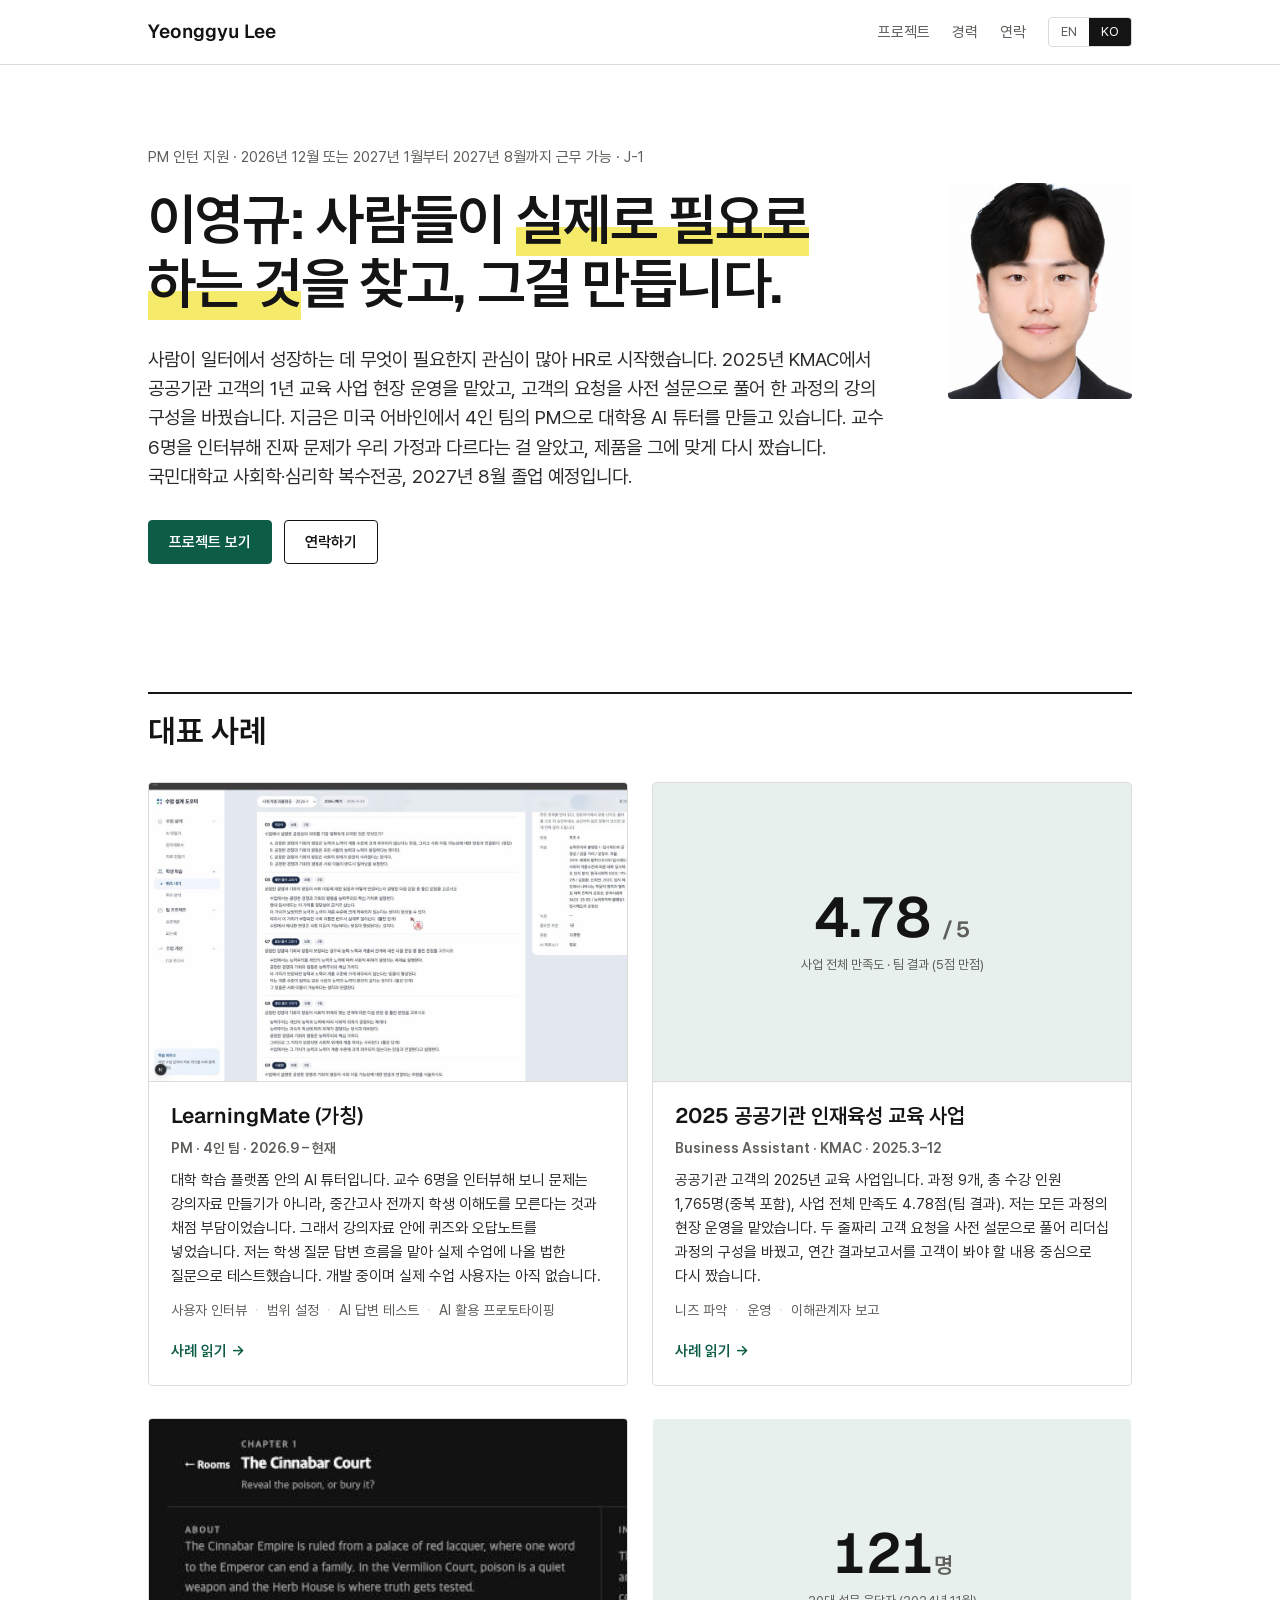
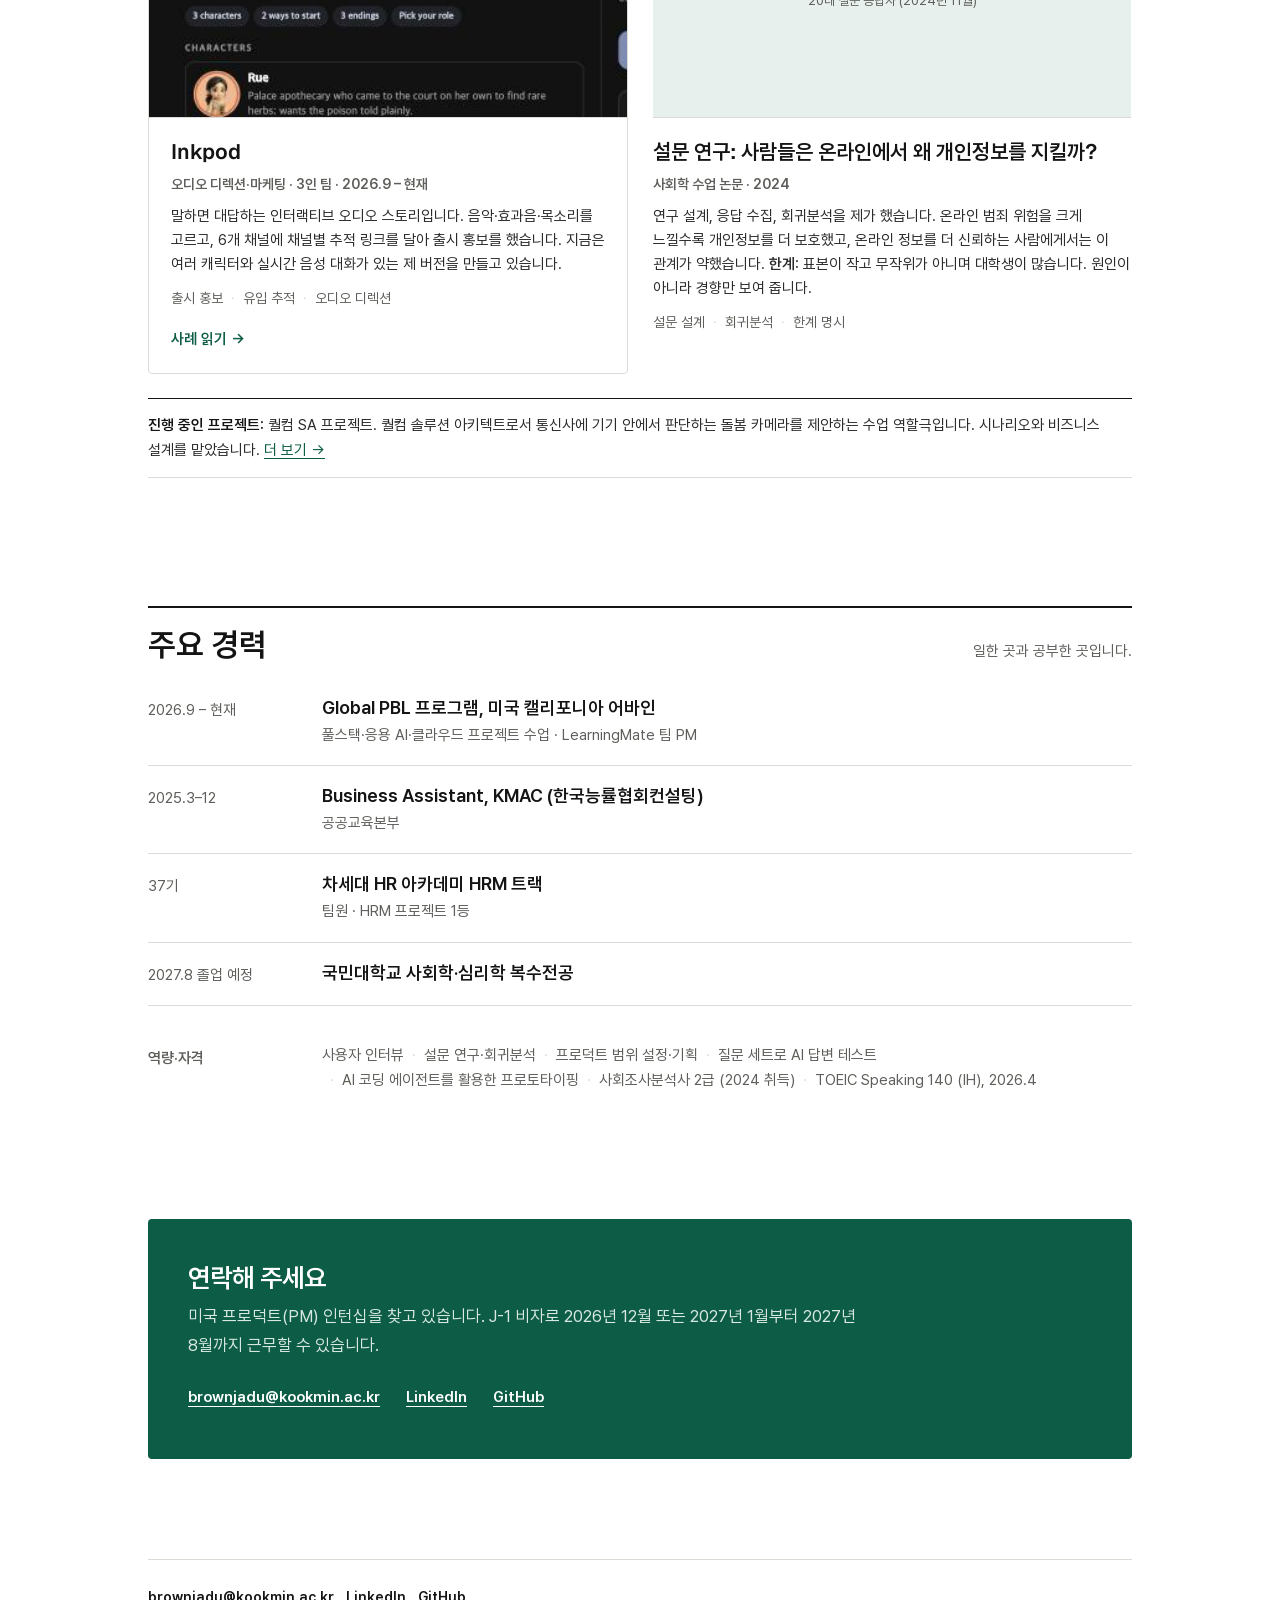
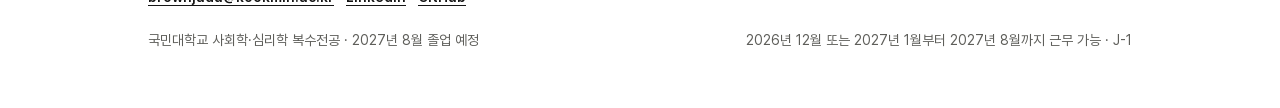
==== commit e5678fc7: "content: rewrite QuietCare page as Qualcomm SA Project (EN, KO); og tags to yeonggyulee.me" ====
--- a/ko/index.html
+++ b/ko/index.html
@@ -8,13 +8,13 @@
 <meta property="og:type" content="website">
 <meta property="og:title" content="이영규 — PM 인턴 지원">
 <meta property="og:description" content="이영규, PM 인턴 지원. 사람들이 실제로 필요로 하는 것을 찾고 만듭니다. 교수 인터뷰로 방향을 바꾼 AI 튜터, 공공기관 교육 사업.">
-<meta property="og:url" content="https://yg2001hg.github.io/ko/">
-<meta property="og:image" content="https://yg2001hg.github.io/assets/profile.jpg">
+<meta property="og:url" content="https://yeonggyulee.me/ko/">
+<meta property="og:image" content="https://yeonggyulee.me/assets/profile.jpg">
 <link rel="alternate" hreflang="en" href="../index.html">
 <link rel="preconnect" href="https://fonts.googleapis.com">
 <link rel="preconnect" href="https://fonts.gstatic.com" crossorigin>
 <link rel="stylesheet" href="https://fonts.googleapis.com/css2?family=Geist:wght@400;600&display=swap">
-<link rel="stylesheet" href="../style.css?v=20261114g">
+<link rel="stylesheet" href="../style.css?v=20261115a">
 <script src="../main.js" defer></script>
 </head>
 <body>
@@ -61,7 +61,7 @@
 <div class="media"><div class="stat"><b>121<small>명</small></b><span>20대 설문 응답자 (2024년 11월)</span></div></div>
 <div class="body"><h3>설문 연구: 사람들은 온라인에서 왜 개인정보를 지킬까?</h3><p class="role">사회학 수업 논문 · 2024</p><p>연구 설계, 응답 수집, 회귀분석을 제가 했습니다. 온라인 범죄 위험을 크게 느낄수록 개인정보를 더 보호했고, 온라인 정보를 더 신뢰하는 사람에게서는 이 관계가 약했습니다. <b>한계:</b> 표본이 작고 무작위가 아니며 대학생이 많습니다. 원인이 아니라 경향만 보여 줍니다.</p><ul class="tags"><li>설문 설계</li><li>회귀분석</li><li>한계 명시</li></ul></div>
 </div>
-</div><div class="notice reveal" style="max-width:none;margin-top:var(--space-5)"><b>진행 중인 프로젝트:</b> QuietCare(가칭). 온디바이스 AI 카메라로 프라이버시를 지키는 어르신 돌봄을 제안하는 수업 역할극입니다. 저는 문제를 정의하고 사업모델 초안을 만들었습니다. <a href="projects/quietcare.html">더 보기 →</a></div>
+</div><div class="notice reveal" style="max-width:none;margin-top:var(--space-5)"><b>진행 중인 프로젝트:</b> 퀄컴 SA 프로젝트. 퀄컴 솔루션 아키텍트로서 통신사에 기기 안에서 판단하는 돌봄 카메라를 제안하는 수업 역할극입니다. 시나리오와 비즈니스 설계를 맡았습니다. <a href="projects/quietcare.html">더 보기 →</a></div>
 </div></section>
 <section id="experience"><div class="wrap">
 <div class="sec-head reveal"><h2>주요 경력</h2><p>일한 곳과 공부한 곳입니다.</p></div>
--- a/style.css
+++ b/style.css
@@ -217,6 +217,7 @@
 .crumb a:hover{color:var(--ink)}
 .p-hero{padding:34px 0 36px}
 .p-hero h1{font-family:var(--serif);font-weight:600;font-size:var(--fs-h1);line-height:1.18;margin:0 0 20px;letter-spacing:-.015em;max-width:20em}
+.p-sub{margin:-8px 0 18px;font-size:var(--fs-lead);color:var(--muted)}
 .meta{display:flex;flex-wrap:wrap;gap:10px 28px;margin:0 0 24px;padding:0;list-style:none;font-size:var(--fs-md);color:var(--muted)}
 .meta b{color:var(--ink);font-weight:600}
 .p-hero p.lead{font-size:var(--fs-lead);line-height:var(--lh-lead);max-width:var(--measure);color:var(--ink-soft);margin:0}
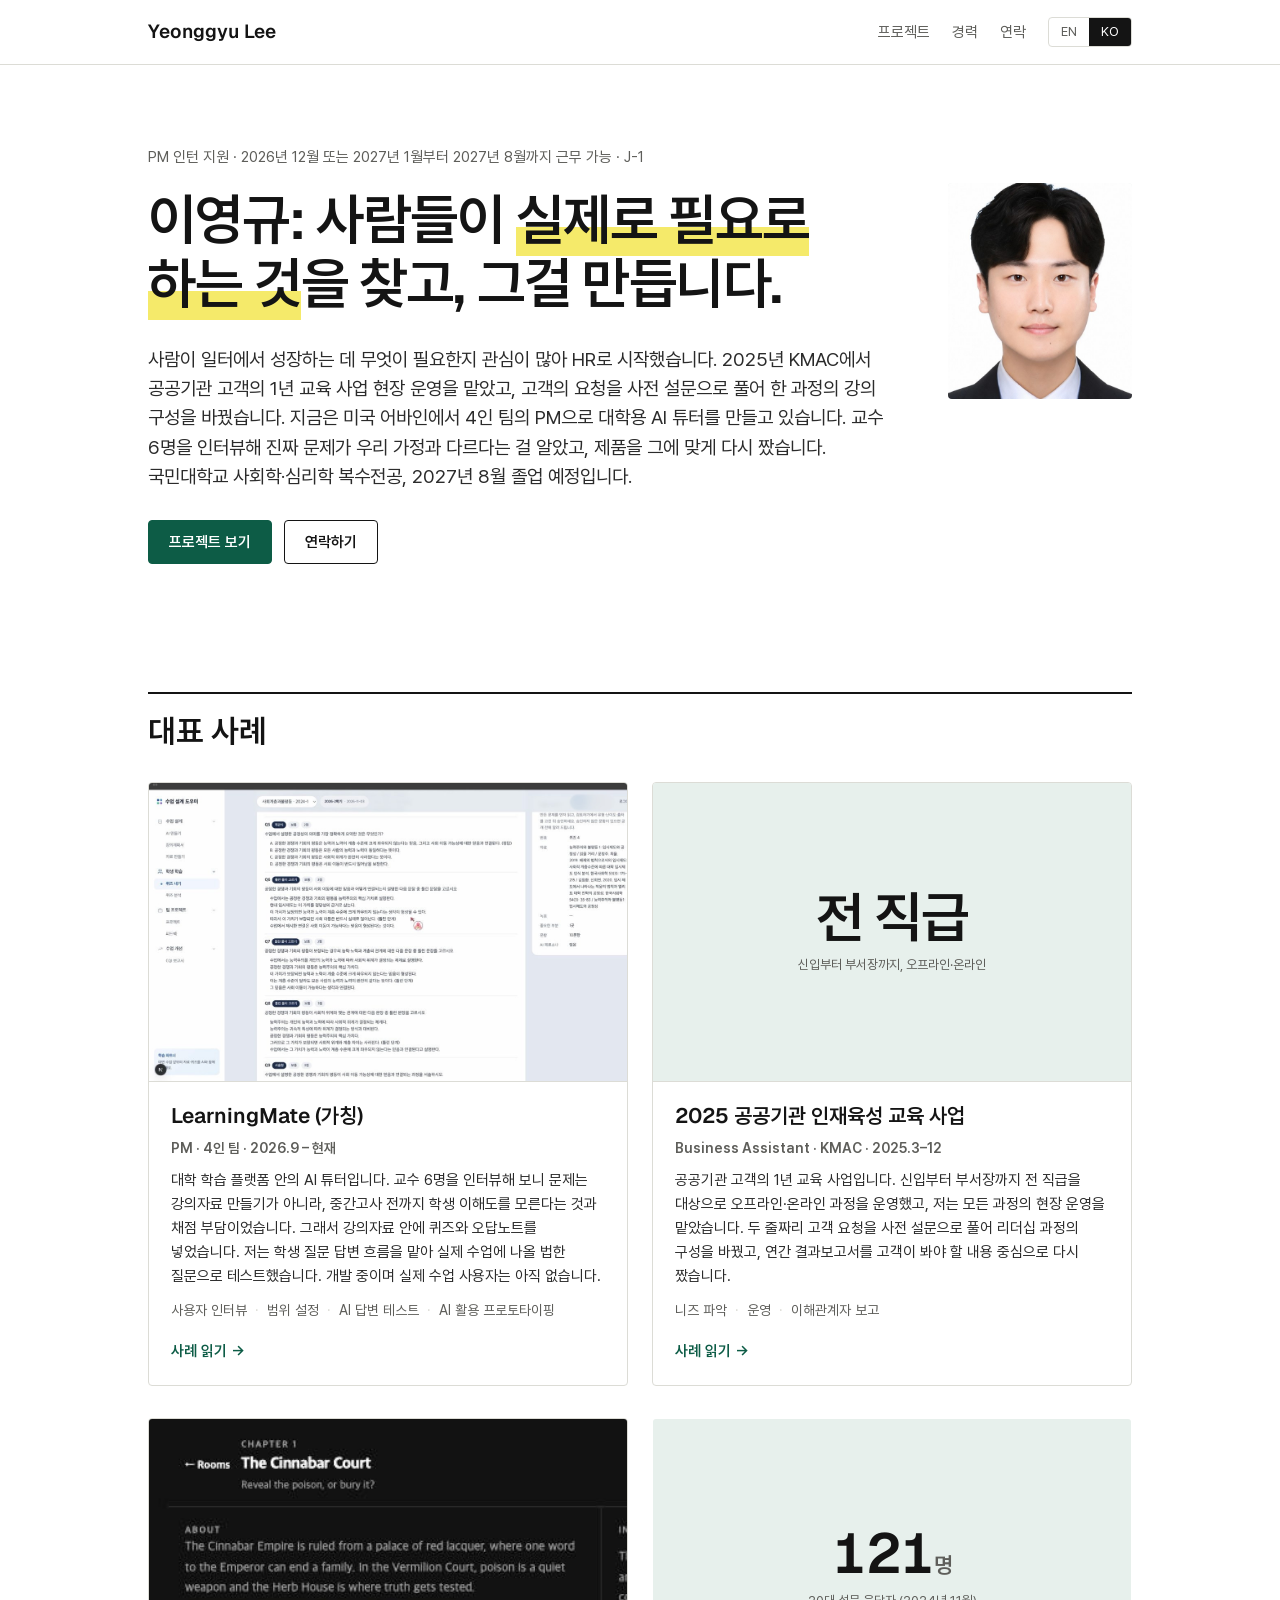
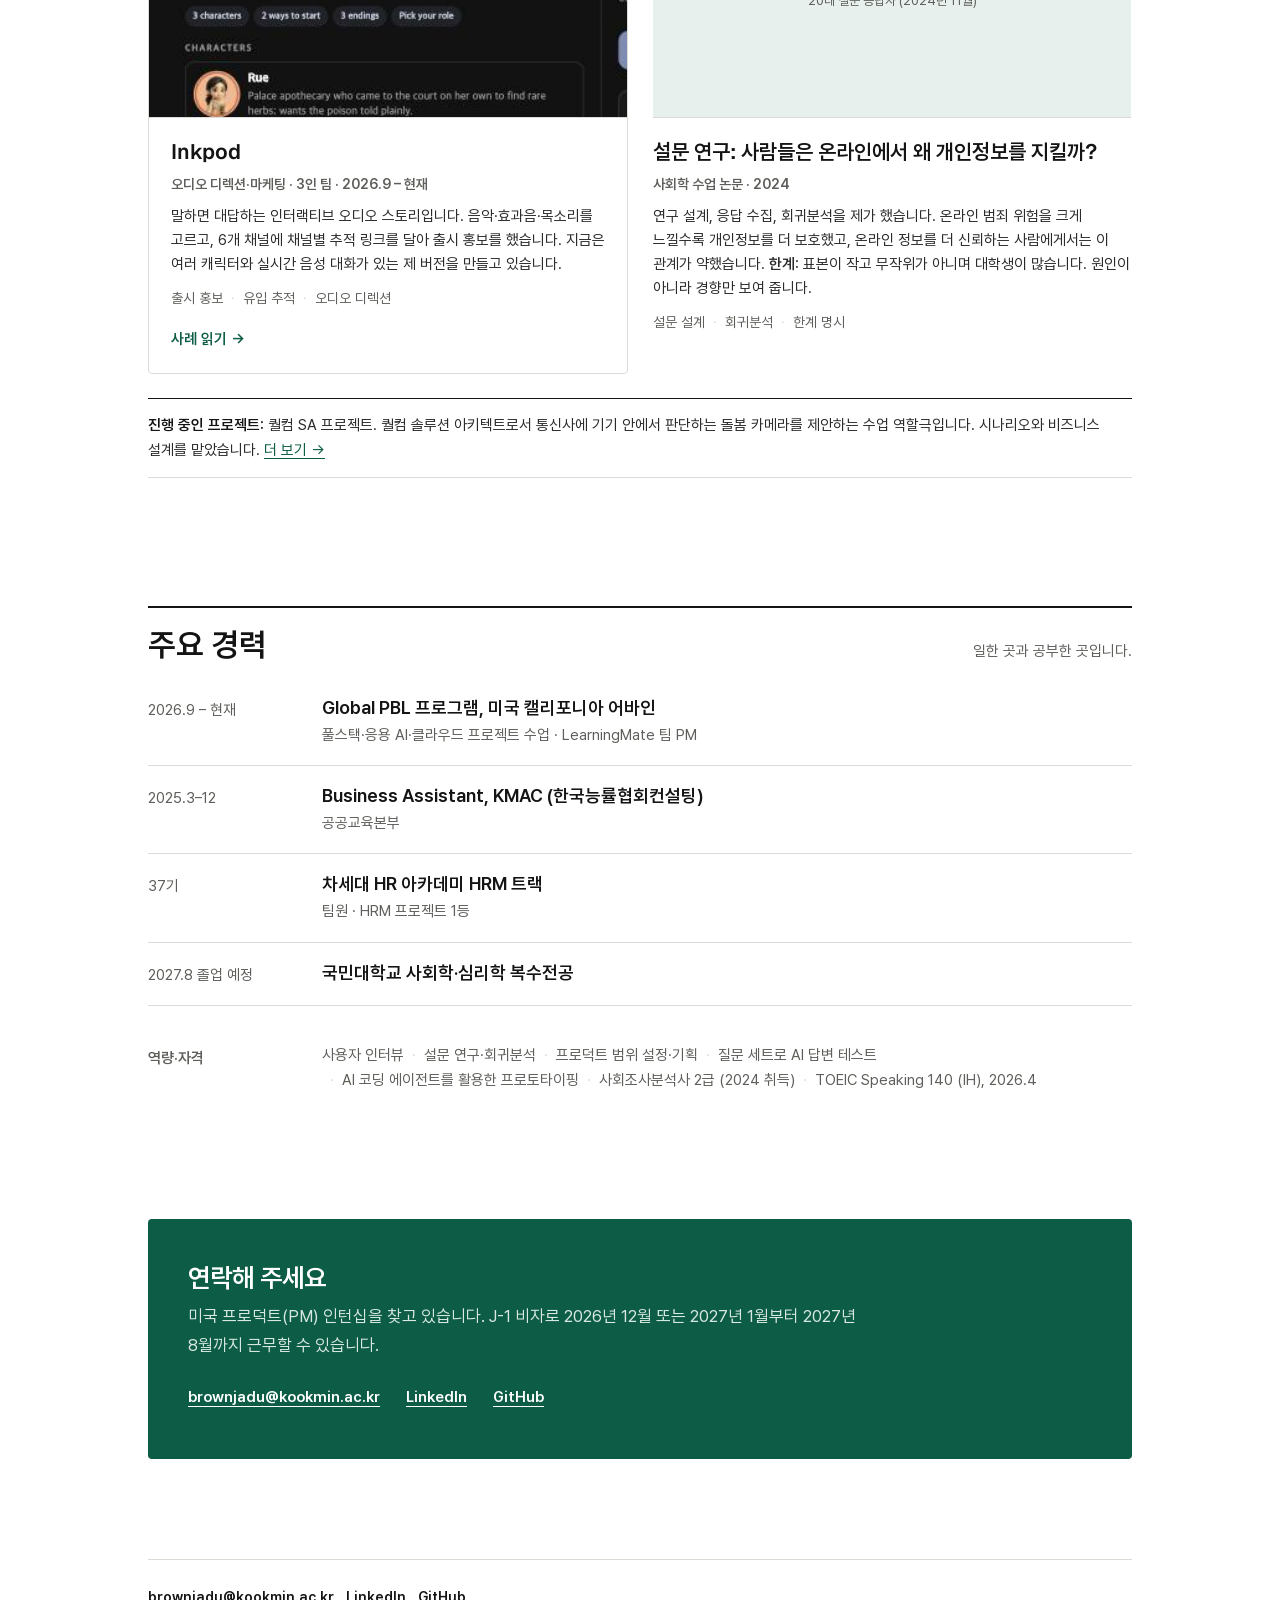
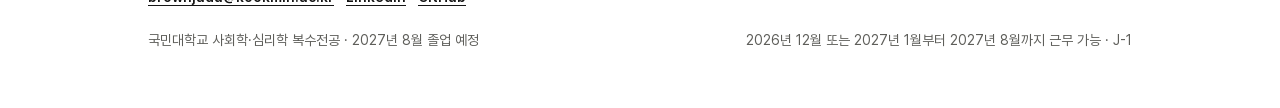
==== commit 82944abb: "content: drop client-identifying KMAC numbers (course count, sessions, enrollments, satisfaction) on" ====
--- a/ko/index.html
+++ b/ko/index.html
@@ -14,7 +14,7 @@
 <link rel="preconnect" href="https://fonts.googleapis.com">
 <link rel="preconnect" href="https://fonts.gstatic.com" crossorigin>
 <link rel="stylesheet" href="https://fonts.googleapis.com/css2?family=Geist:wght@400;600&display=swap">
-<link rel="stylesheet" href="../style.css?v=20261115a">
+<link rel="stylesheet" href="../style.css?v=20261115b">
 <script src="../main.js" defer></script>
 </head>
 <body>
@@ -50,8 +50,8 @@
 <div class="body"><h3>LearningMate (가칭)</h3><p class="role">PM · 4인 팀 · 2026.9 – 현재</p><p>대학 학습 플랫폼 안의 AI 튜터입니다. 교수 6명을 인터뷰해 보니 문제는 강의자료 만들기가 아니라, 중간고사 전까지 학생 이해도를 모른다는 것과 채점 부담이었습니다. 그래서 강의자료 안에 퀴즈와 오답노트를 넣었습니다. 저는 학생 질문 답변 흐름을 맡아 실제 수업에 나올 법한 질문으로 테스트했습니다. 개발 중이며 실제 수업 사용자는 아직 없습니다.</p><ul class="tags"><li>사용자 인터뷰</li><li>범위 설정</li><li>AI 답변 테스트</li><li>AI 활용 프로토타이핑</li></ul><span class="more">사례 읽기 →</span></div>
 </a>
 <a class="card reveal" href="projects/kmac.html">
-<div class="media"><div class="stat"><b>4.78 <small>/ 5</small></b><span>사업 전체 만족도 · 팀 결과 (5점 만점)</span></div></div>
-<div class="body"><h3>2025 공공기관 인재육성 교육 사업</h3><p class="role">Business Assistant · KMAC · 2025.3–12</p><p>공공기관 고객의 2025년 교육 사업입니다. 과정 9개, 총 수강 인원 1,765명(중복 포함), 사업 전체 만족도 4.78점(팀 결과). 저는 모든 과정의 현장 운영을 맡았습니다. 두 줄짜리 고객 요청을 사전 설문으로 풀어 리더십 과정의 구성을 바꿨고, 연간 결과보고서를 고객이 봐야 할 내용 중심으로 다시 짰습니다.</p><ul class="tags"><li>니즈 파악</li><li>운영</li><li>이해관계자 보고</li></ul><span class="more">사례 읽기 →</span></div>
+<div class="media"><div class="stat"><b>전 직급</b><span>신입부터 부서장까지, 오프라인·온라인</span></div></div>
+<div class="body"><h3>2025 공공기관 인재육성 교육 사업</h3><p class="role">Business Assistant · KMAC · 2025.3–12</p><p>공공기관 고객의 1년 교육 사업입니다. 신입부터 부서장까지 전 직급을 대상으로 오프라인·온라인 과정을 운영했고, 저는 모든 과정의 현장 운영을 맡았습니다. 두 줄짜리 고객 요청을 사전 설문으로 풀어 리더십 과정의 구성을 바꿨고, 연간 결과보고서를 고객이 봐야 할 내용 중심으로 다시 짰습니다.</p><ul class="tags"><li>니즈 파악</li><li>운영</li><li>이해관계자 보고</li></ul><span class="more">사례 읽기 →</span></div>
 </a>
 <a class="card reveal" href="projects/inkpod.html">
 <div class="media"><img src="../assets/inkpod-cinnabar-room.png" alt="Inkpod 방 입장 화면 (The Cinnabar Court)." loading="lazy" width="640" height="240"></div>
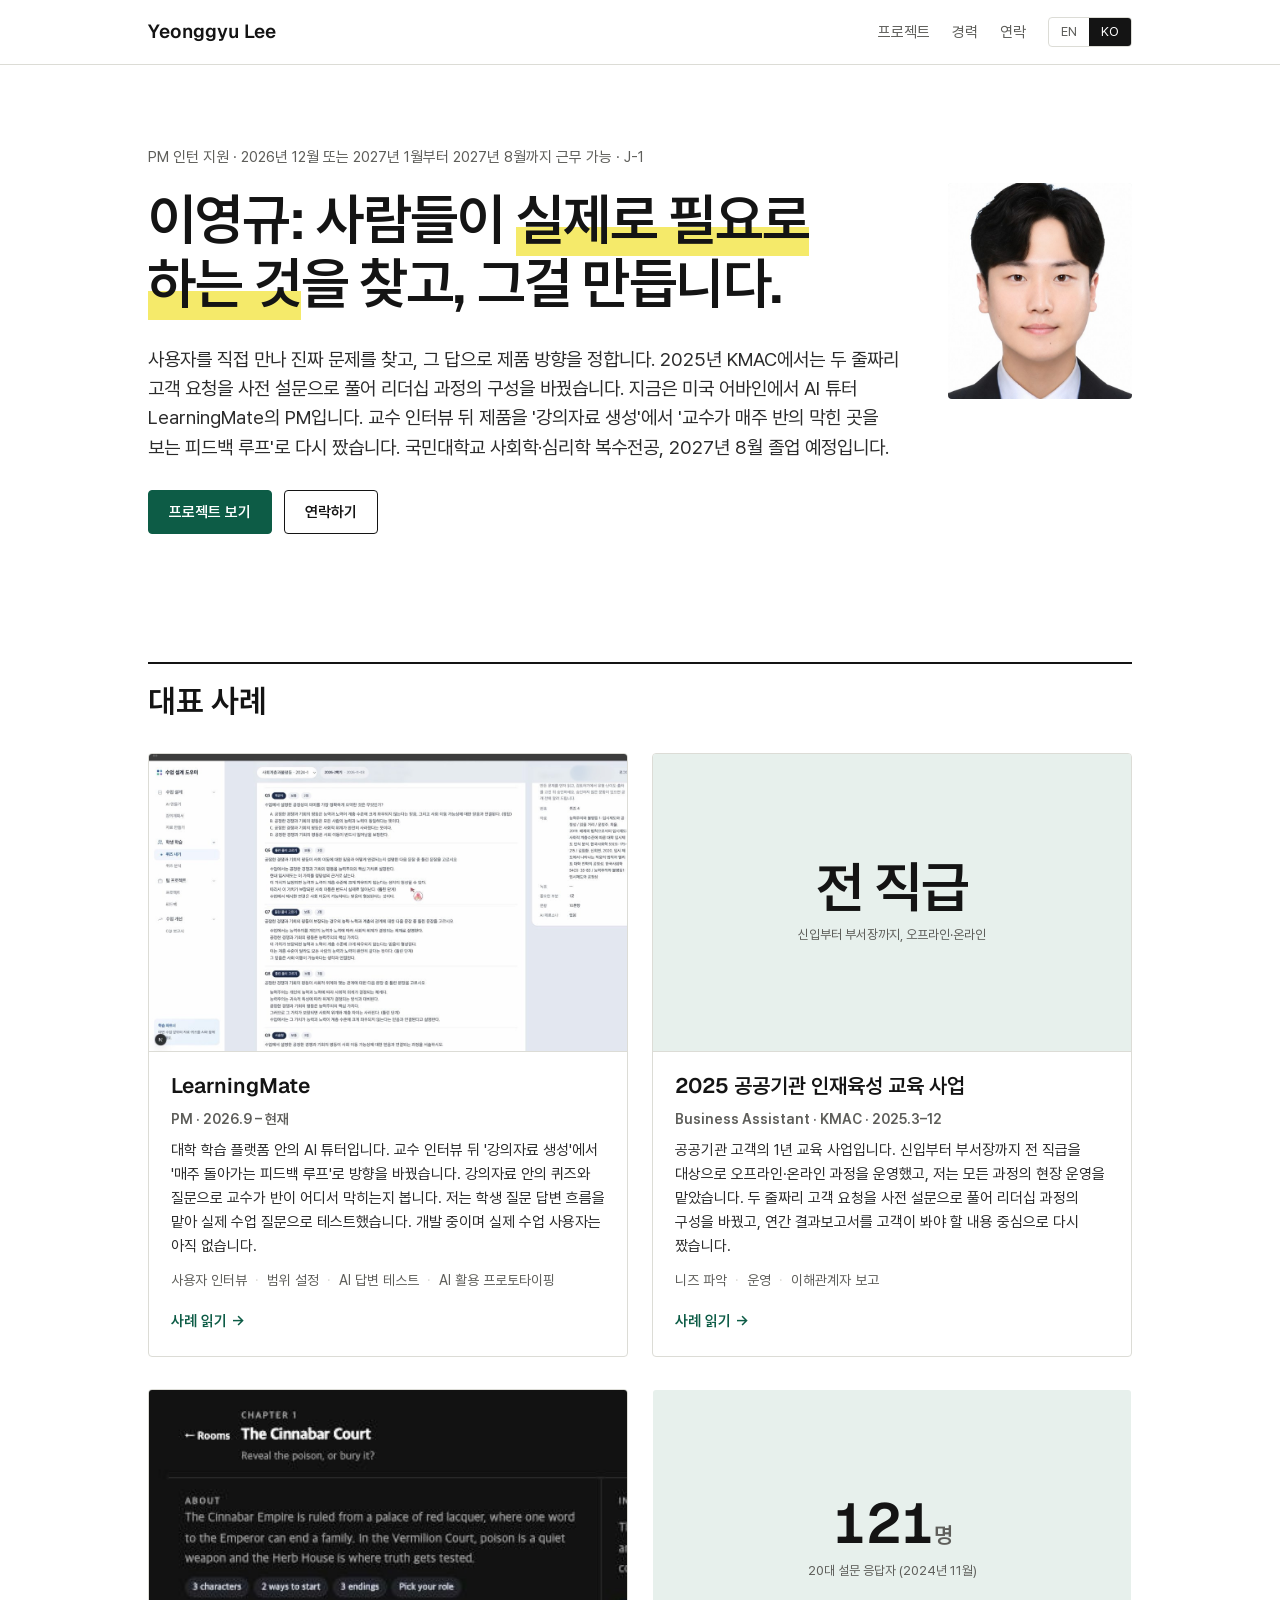
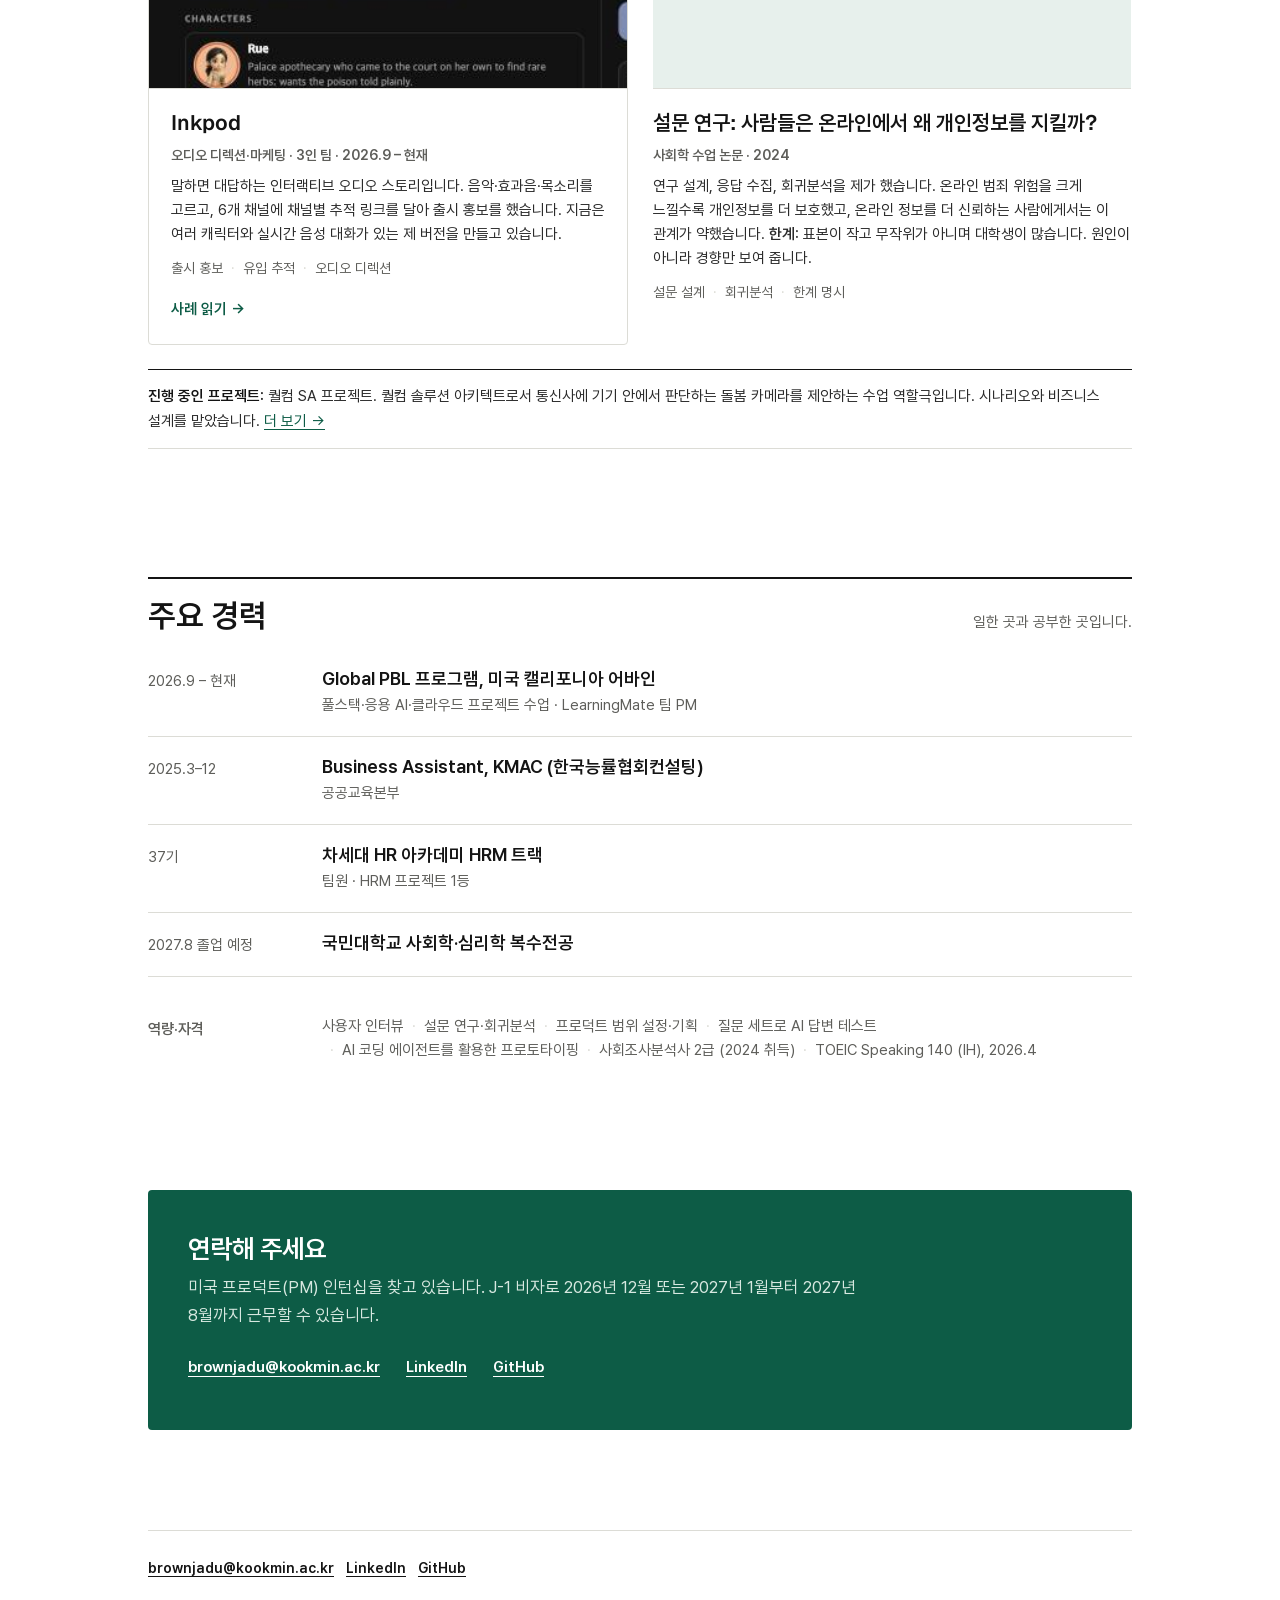
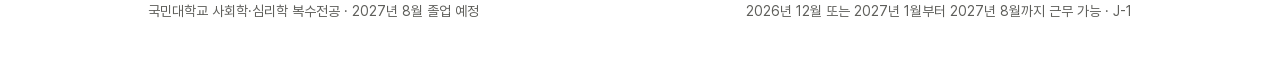
==== commit 861f9357: "content: LearningMate copy reframed around the weekly feedback loop; drop team size and working-name" ====
--- a/ko/index.html
+++ b/ko/index.html
@@ -14,7 +14,7 @@
 <link rel="preconnect" href="https://fonts.googleapis.com">
 <link rel="preconnect" href="https://fonts.gstatic.com" crossorigin>
 <link rel="stylesheet" href="https://fonts.googleapis.com/css2?family=Geist:wght@400;600&display=swap">
-<link rel="stylesheet" href="../style.css?v=20261115b">
+<link rel="stylesheet" href="../style.css?v=20261115c">
 <script src="../main.js" defer></script>
 </head>
 <body>
@@ -32,7 +32,7 @@
 <div class="hero-copy">
 <p class="eyebrow reveal">PM 인턴 지원 · 2026년 12월 또는 2027년 1월부터 2027년 8월까지 근무 가능 · J-1</p>
 <h1 class="reveal">이영규: 사람들이 <mark>실제로 필요로 하는 것</mark>을 찾고, 그걸 만듭니다.</h1>
-<p class="lead reveal">사람이 일터에서 성장하는 데 무엇이 필요한지 관심이 많아 HR로 시작했습니다. 2025년 KMAC에서 공공기관 고객의 1년 교육 사업 현장 운영을 맡았고, 고객의 요청을 사전 설문으로 풀어 한 과정의 강의 구성을 바꿨습니다. 지금은 미국 어바인에서 4인 팀의 PM으로 대학용 AI 튜터를 만들고 있습니다. 교수 6명을 인터뷰해 진짜 문제가 우리 가정과 다르다는 걸 알았고, 제품을 그에 맞게 다시 짰습니다. 국민대학교 사회학·심리학 복수전공, 2027년 8월 졸업 예정입니다.</p>
+<p class="lead reveal">사용자를 직접 만나 진짜 문제를 찾고, 그 답으로 제품 방향을 정합니다. 2025년 KMAC에서는 두 줄짜리 고객 요청을 사전 설문으로 풀어 리더십 과정의 구성을 바꿨습니다. 지금은 미국 어바인에서 AI 튜터 LearningMate의 PM입니다. 교수 인터뷰 뒤 제품을 '강의자료 생성'에서 '교수가 매주 반의 막힌 곳을 보는 피드백 루프'로 다시 짰습니다. 국민대학교 사회학·심리학 복수전공, 2027년 8월 졸업 예정입니다.</p>
 <div class="btns reveal"><a class="btn primary" href="#work">프로젝트 보기</a><a class="btn" href="#contact">연락하기</a></div>
 </div>
 <!-- Profile photo. Used only in this home-page portrait spot. -->
@@ -47,7 +47,7 @@
 <div class="cards stagger">
 <a class="card reveal" href="projects/socra.html">
 <div class="media"><img src="../assets/socra-quiz-review.jpg" alt="LearningMate 교수용 도구에서 AI가 만든 퀴즈를 검토하는 화면(한국어 인터페이스)." loading="lazy" width="1280" height="729"></div>
-<div class="body"><h3>LearningMate (가칭)</h3><p class="role">PM · 4인 팀 · 2026.9 – 현재</p><p>대학 학습 플랫폼 안의 AI 튜터입니다. 교수 6명을 인터뷰해 보니 문제는 강의자료 만들기가 아니라, 중간고사 전까지 학생 이해도를 모른다는 것과 채점 부담이었습니다. 그래서 강의자료 안에 퀴즈와 오답노트를 넣었습니다. 저는 학생 질문 답변 흐름을 맡아 실제 수업에 나올 법한 질문으로 테스트했습니다. 개발 중이며 실제 수업 사용자는 아직 없습니다.</p><ul class="tags"><li>사용자 인터뷰</li><li>범위 설정</li><li>AI 답변 테스트</li><li>AI 활용 프로토타이핑</li></ul><span class="more">사례 읽기 →</span></div>
+<div class="body"><h3>LearningMate</h3><p class="role">PM · 2026.9 – 현재</p><p>대학 학습 플랫폼 안의 AI 튜터입니다. 교수 인터뷰 뒤 '강의자료 생성'에서 '매주 돌아가는 피드백 루프'로 방향을 바꿨습니다. 강의자료 안의 퀴즈와 질문으로 교수가 반이 어디서 막히는지 봅니다. 저는 학생 질문 답변 흐름을 맡아 실제 수업 질문으로 테스트했습니다. 개발 중이며 실제 수업 사용자는 아직 없습니다.</p><ul class="tags"><li>사용자 인터뷰</li><li>범위 설정</li><li>AI 답변 테스트</li><li>AI 활용 프로토타이핑</li></ul><span class="more">사례 읽기 →</span></div>
 </a>
 <a class="card reveal" href="projects/kmac.html">
 <div class="media"><div class="stat"><b>전 직급</b><span>신입부터 부서장까지, 오프라인·온라인</span></div></div>
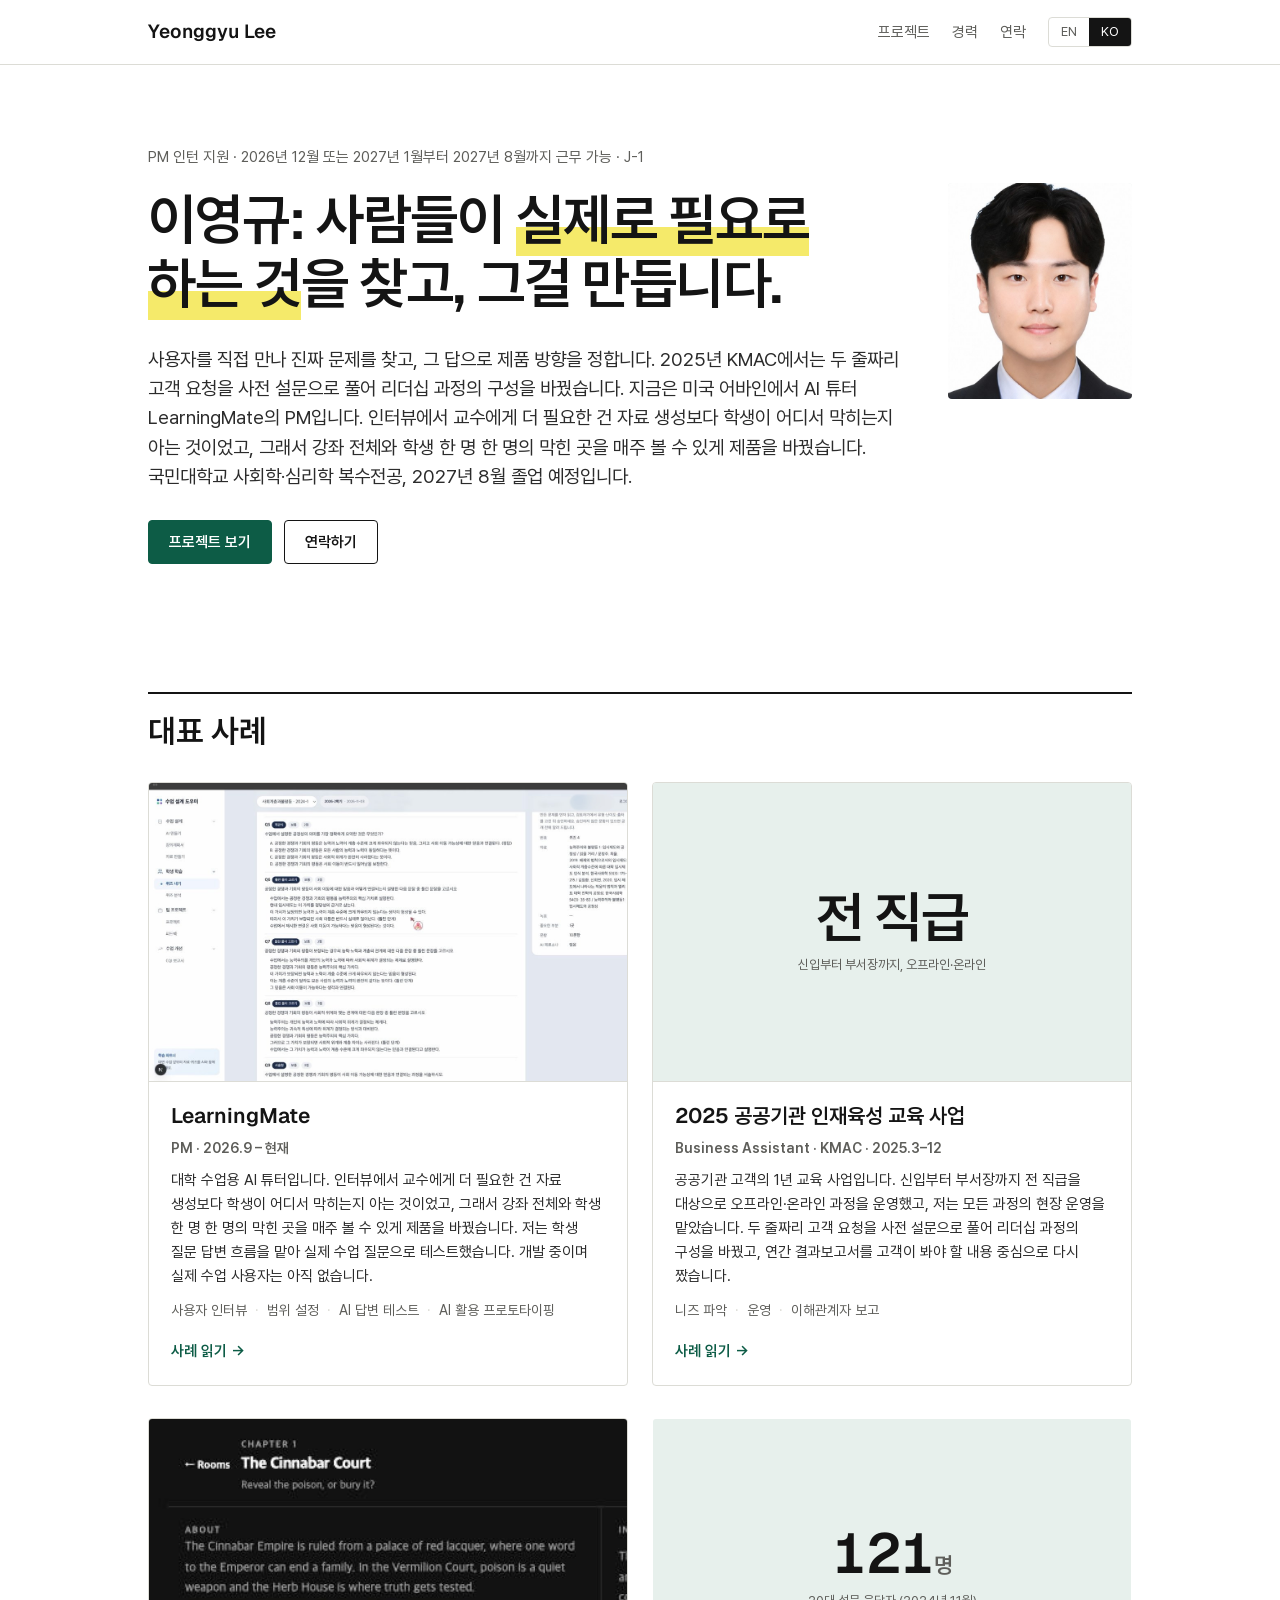
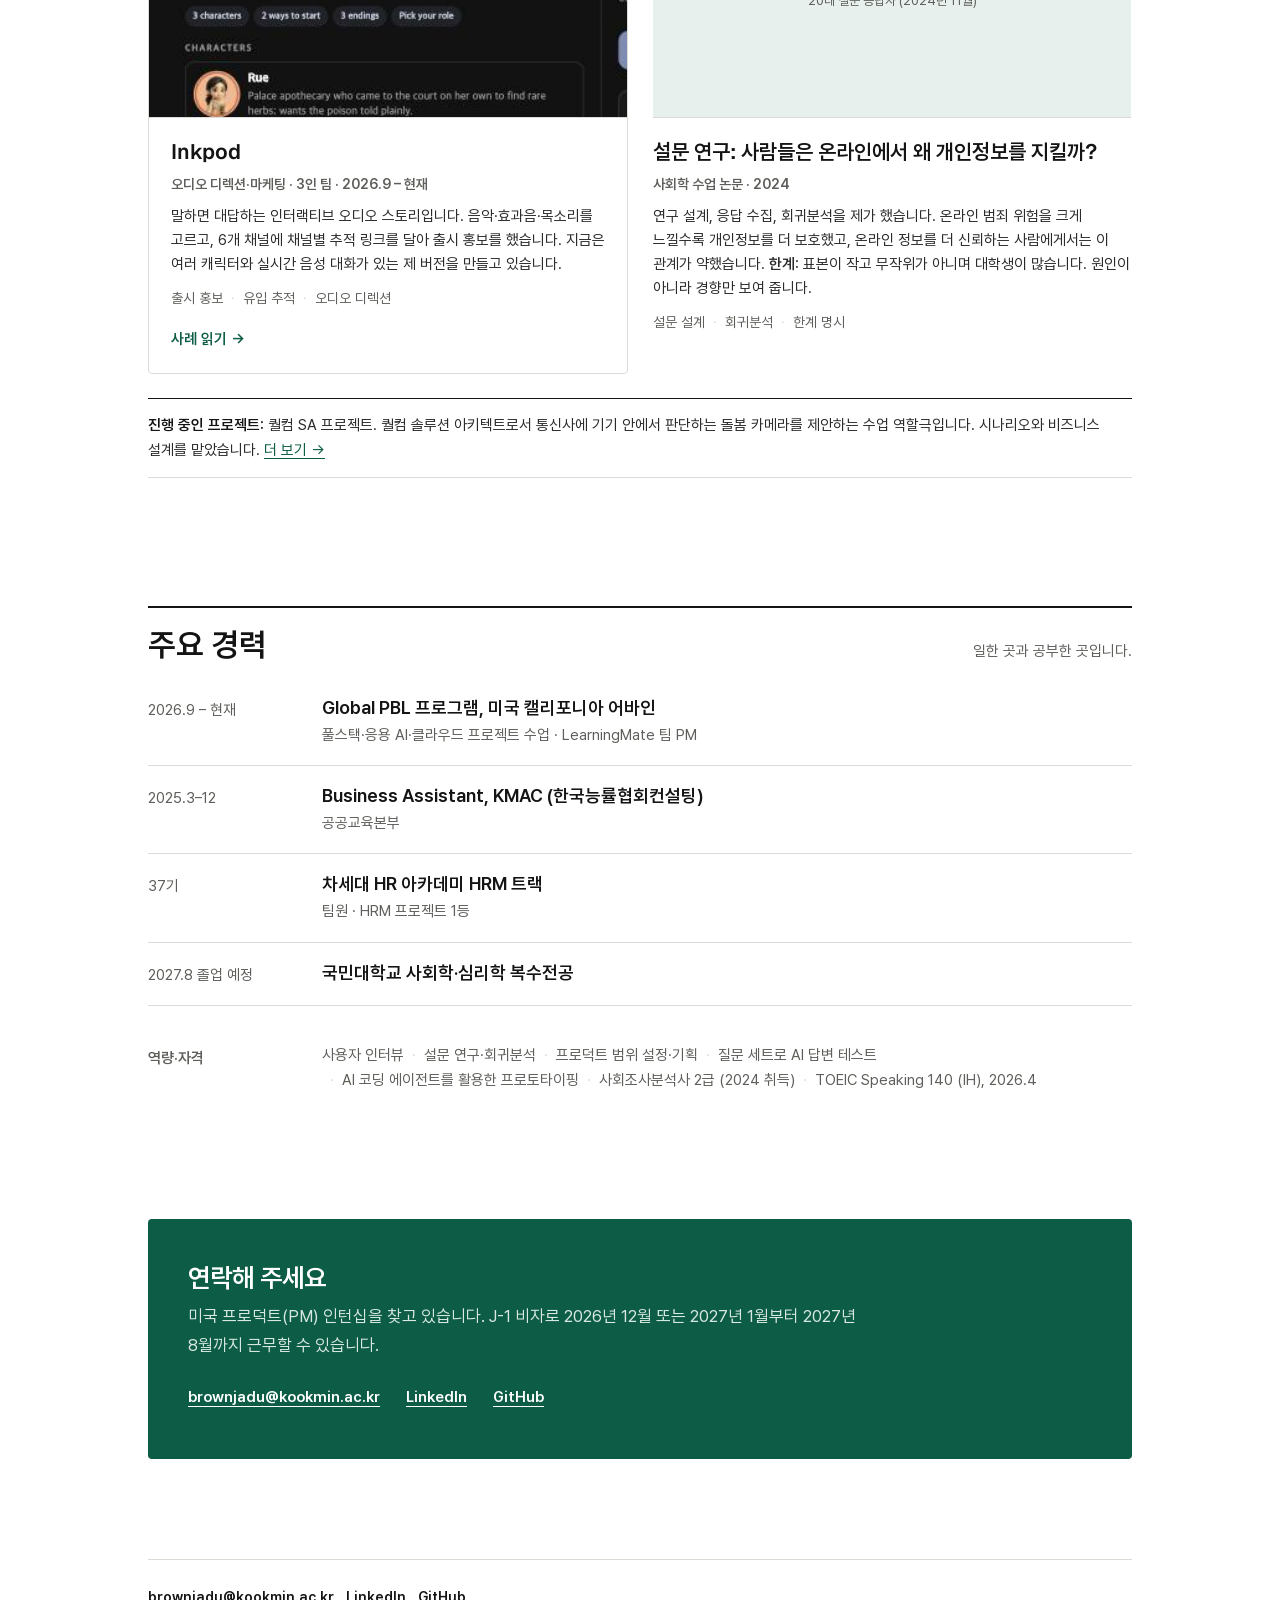
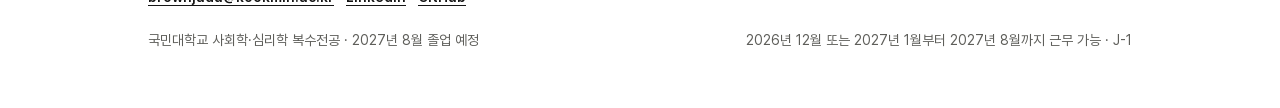
==== commit 5c1fee93: "content: LearningMate PM bullets rewritten around CTL as key customer and priority tradeoffs; home i" ====
--- a/ko/index.html
+++ b/ko/index.html
@@ -32,7 +32,7 @@
 <div class="hero-copy">
 <p class="eyebrow reveal">PM 인턴 지원 · 2026년 12월 또는 2027년 1월부터 2027년 8월까지 근무 가능 · J-1</p>
 <h1 class="reveal">이영규: 사람들이 <mark>실제로 필요로 하는 것</mark>을 찾고, 그걸 만듭니다.</h1>
-<p class="lead reveal">사용자를 직접 만나 진짜 문제를 찾고, 그 답으로 제품 방향을 정합니다. 2025년 KMAC에서는 두 줄짜리 고객 요청을 사전 설문으로 풀어 리더십 과정의 구성을 바꿨습니다. 지금은 미국 어바인에서 AI 튜터 LearningMate의 PM입니다. 교수 인터뷰 뒤 제품을 '강의자료 생성'에서 '교수가 매주 반의 막힌 곳을 보는 피드백 루프'로 다시 짰습니다. 국민대학교 사회학·심리학 복수전공, 2027년 8월 졸업 예정입니다.</p>
+<p class="lead reveal">사용자를 직접 만나 진짜 문제를 찾고, 그 답으로 제품 방향을 정합니다. 2025년 KMAC에서는 두 줄짜리 고객 요청을 사전 설문으로 풀어 리더십 과정의 구성을 바꿨습니다. 지금은 미국 어바인에서 AI 튜터 LearningMate의 PM입니다. 인터뷰에서 교수에게 더 필요한 건 자료 생성보다 학생이 어디서 막히는지 아는 것이었고, 그래서 강좌 전체와 학생 한 명 한 명의 막힌 곳을 매주 볼 수 있게 제품을 바꿨습니다. 국민대학교 사회학·심리학 복수전공, 2027년 8월 졸업 예정입니다.</p>
 <div class="btns reveal"><a class="btn primary" href="#work">프로젝트 보기</a><a class="btn" href="#contact">연락하기</a></div>
 </div>
 <!-- Profile photo. Used only in this home-page portrait spot. -->
@@ -47,7 +47,7 @@
 <div class="cards stagger">
 <a class="card reveal" href="projects/socra.html">
 <div class="media"><img src="../assets/socra-quiz-review.jpg" alt="LearningMate 교수용 도구에서 AI가 만든 퀴즈를 검토하는 화면(한국어 인터페이스)." loading="lazy" width="1280" height="729"></div>
-<div class="body"><h3>LearningMate</h3><p class="role">PM · 2026.9 – 현재</p><p>대학 학습 플랫폼 안의 AI 튜터입니다. 교수 인터뷰 뒤 '강의자료 생성'에서 '매주 돌아가는 피드백 루프'로 방향을 바꿨습니다. 강의자료 안의 퀴즈와 질문으로 교수가 반이 어디서 막히는지 봅니다. 저는 학생 질문 답변 흐름을 맡아 실제 수업 질문으로 테스트했습니다. 개발 중이며 실제 수업 사용자는 아직 없습니다.</p><ul class="tags"><li>사용자 인터뷰</li><li>범위 설정</li><li>AI 답변 테스트</li><li>AI 활용 프로토타이핑</li></ul><span class="more">사례 읽기 →</span></div>
+<div class="body"><h3>LearningMate</h3><p class="role">PM · 2026.9 – 현재</p><p>대학 수업용 AI 튜터입니다. 인터뷰에서 교수에게 더 필요한 건 자료 생성보다 학생이 어디서 막히는지 아는 것이었고, 그래서 강좌 전체와 학생 한 명 한 명의 막힌 곳을 매주 볼 수 있게 제품을 바꿨습니다. 저는 학생 질문 답변 흐름을 맡아 실제 수업 질문으로 테스트했습니다. 개발 중이며 실제 수업 사용자는 아직 없습니다.</p><ul class="tags"><li>사용자 인터뷰</li><li>범위 설정</li><li>AI 답변 테스트</li><li>AI 활용 프로토타이핑</li></ul><span class="more">사례 읽기 →</span></div>
 </a>
 <a class="card reveal" href="projects/kmac.html">
 <div class="media"><div class="stat"><b>전 직급</b><span>신입부터 부서장까지, 오프라인·온라인</span></div></div>
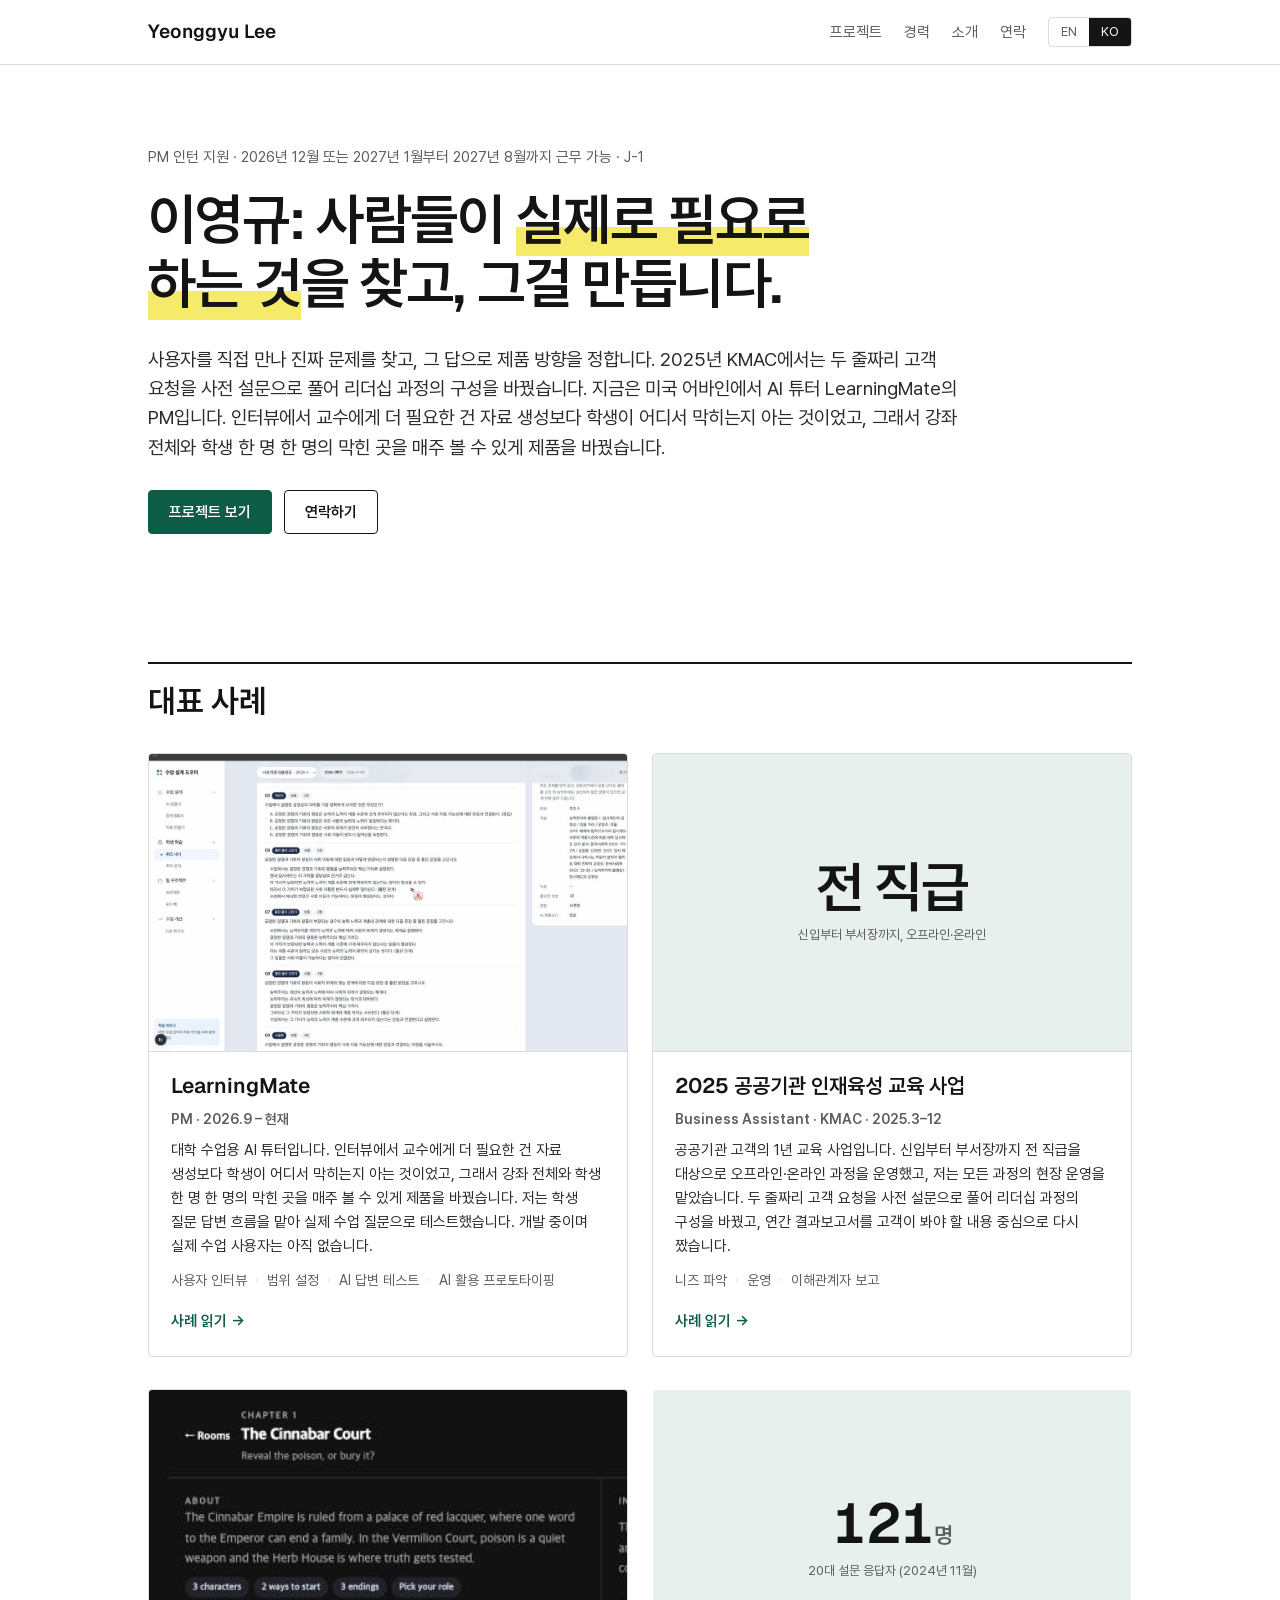
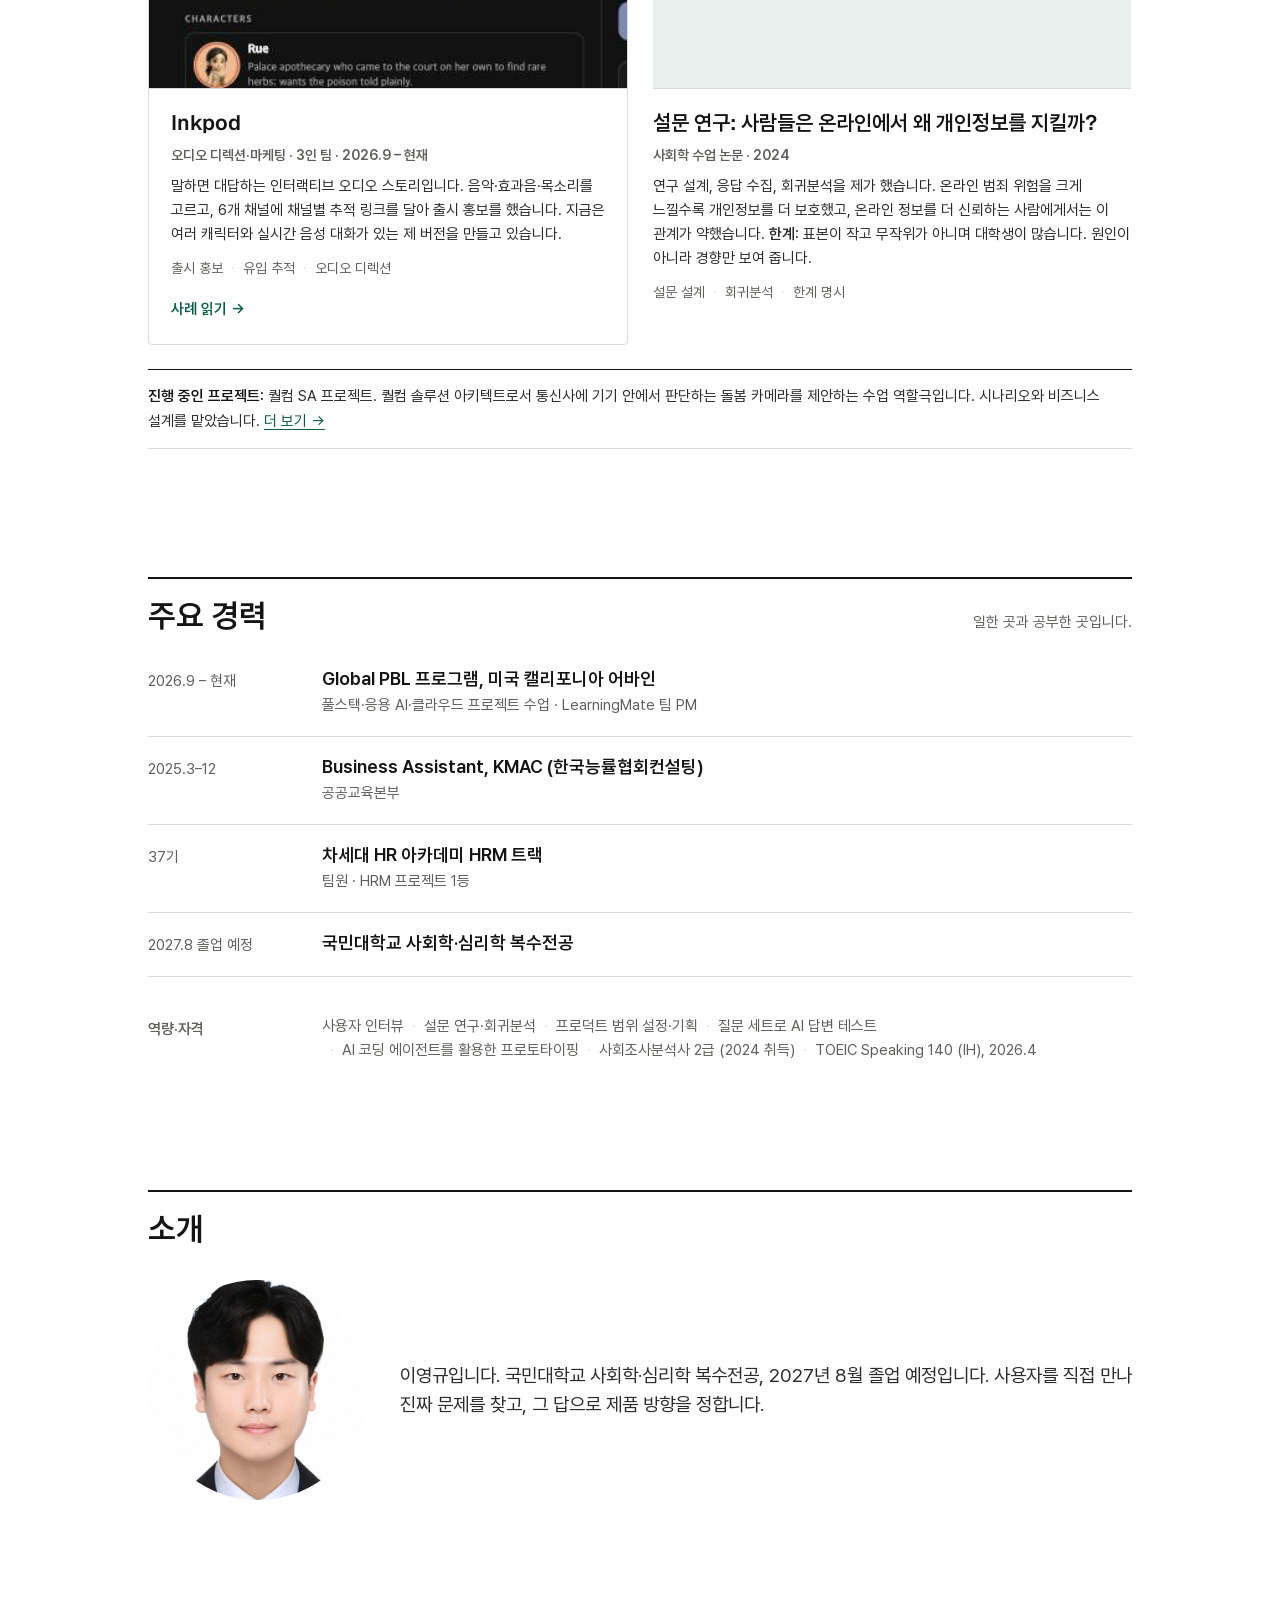
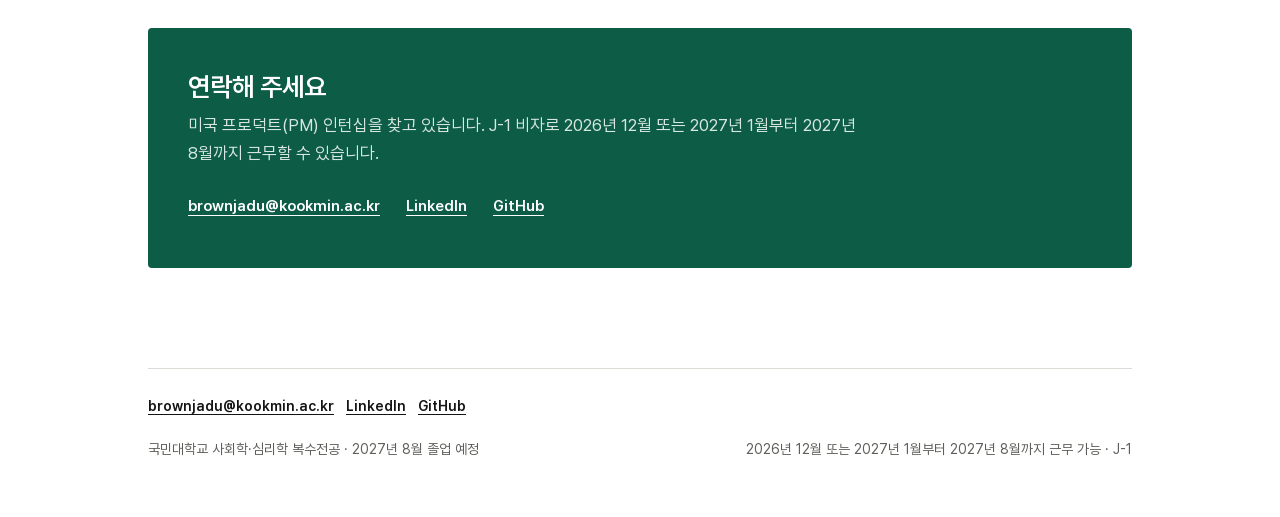
==== commit 342d8032: "content: move home portrait into About section above contact; drop duplicated availability sentence " ====
--- a/ko/index.html
+++ b/ko/index.html
@@ -14,7 +14,7 @@
 <link rel="preconnect" href="https://fonts.googleapis.com">
 <link rel="preconnect" href="https://fonts.gstatic.com" crossorigin>
 <link rel="stylesheet" href="https://fonts.googleapis.com/css2?family=Geist:wght@400;600&display=swap">
-<link rel="stylesheet" href="../style.css?v=20261115c">
+<link rel="stylesheet" href="../style.css?v=20261116-about">
 <script src="../main.js" defer></script>
 </head>
 <body>
@@ -22,7 +22,7 @@
 <header class="site-header"><div class="wrap">
 <a class="brand" href="index.html">Yeonggyu Lee</a>
 <nav class="nav" aria-label="Main">
-<a href="index.html#work">프로젝트</a><a class="hide-sm" href="index.html#experience">경력</a><a href="index.html#contact">연락</a>
+<a href="index.html#work">프로젝트</a><a class="hide-sm" href="index.html#experience">경력</a><a href="index.html#about">소개</a><a href="index.html#contact">연락</a>
 <span class="lang" role="group" aria-label="Language"><a href="../index.html" hreflang="en" lang="en">EN</a><span class="on" aria-current="true">KO</span></span>
 </nav>
 </div></header>
@@ -32,13 +32,8 @@
 <div class="hero-copy">
 <p class="eyebrow reveal">PM 인턴 지원 · 2026년 12월 또는 2027년 1월부터 2027년 8월까지 근무 가능 · J-1</p>
 <h1 class="reveal">이영규: 사람들이 <mark>실제로 필요로 하는 것</mark>을 찾고, 그걸 만듭니다.</h1>
-<p class="lead reveal">사용자를 직접 만나 진짜 문제를 찾고, 그 답으로 제품 방향을 정합니다. 2025년 KMAC에서는 두 줄짜리 고객 요청을 사전 설문으로 풀어 리더십 과정의 구성을 바꿨습니다. 지금은 미국 어바인에서 AI 튜터 LearningMate의 PM입니다. 인터뷰에서 교수에게 더 필요한 건 자료 생성보다 학생이 어디서 막히는지 아는 것이었고, 그래서 강좌 전체와 학생 한 명 한 명의 막힌 곳을 매주 볼 수 있게 제품을 바꿨습니다. 국민대학교 사회학·심리학 복수전공, 2027년 8월 졸업 예정입니다.</p>
+<p class="lead reveal">사용자를 직접 만나 진짜 문제를 찾고, 그 답으로 제품 방향을 정합니다. 2025년 KMAC에서는 두 줄짜리 고객 요청을 사전 설문으로 풀어 리더십 과정의 구성을 바꿨습니다. 지금은 미국 어바인에서 AI 튜터 LearningMate의 PM입니다. 인터뷰에서 교수에게 더 필요한 건 자료 생성보다 학생이 어디서 막히는지 아는 것이었고, 그래서 강좌 전체와 학생 한 명 한 명의 막힌 곳을 매주 볼 수 있게 제품을 바꿨습니다.</p>
 <div class="btns reveal"><a class="btn primary" href="#work">프로젝트 보기</a><a class="btn" href="#contact">연락하기</a></div>
-</div>
-<!-- Profile photo. Used only in this home-page portrait spot. -->
-<div class="portrait has-photo reveal">
-<img src="../assets/profile.jpg" alt="이영규" width="600" height="600">
-<span class="portrait-initials" aria-hidden="true">YL</span>
 </div>
 </div>
 </div>
@@ -68,6 +63,15 @@
 <ul class="timeline"><li class="reveal"><span class="when">2026.9 – 현재</span><div><h3>Global PBL 프로그램, 미국 캘리포니아 어바인</h3><p>풀스택·응용 AI·클라우드 프로젝트 수업 · LearningMate 팀 PM</p></div></li><li class="reveal"><span class="when">2025.3–12</span><div><h3>Business Assistant, KMAC (한국능률협회컨설팅)</h3><p>공공교육본부</p></div></li><li class="reveal"><span class="when">37기</span><div><h3>차세대 HR 아카데미 HRM 트랙</h3><p>팀원 · HRM 프로젝트 1등</p></div></li><li class="reveal"><span class="when">2027.8 졸업 예정</span><div><h3>국민대학교 사회학·심리학 복수전공</h3></div></li></ul>
 <div class="skills reveal"><h3>역량·자격</h3><ul class="tags"><li>사용자 인터뷰</li><li>설문 연구·회귀분석</li><li>프로덕트 범위 설정·기획</li><li>질문 세트로 AI 답변 테스트</li><li>AI 코딩 에이전트를 활용한 프로토타이핑</li><li>사회조사분석사 2급 (2024 취득)</li><li>TOEIC Speaking 140 (IH), 2026.4</li></ul></div>
 </div></section>
+<section id="about"><div class="wrap">
+<div class="sec-head reveal"><h2>소개</h2></div>
+<div class="about reveal">
+<img class="about-photo" src="../assets/profile.jpg" alt="이영규" width="220" height="220">
+<div class="about-copy">
+<p>이영규입니다. 국민대학교 사회학·심리학 복수전공, 2027년 8월 졸업 예정입니다. 사용자를 직접 만나 진짜 문제를 찾고, 그 답으로 제품 방향을 정합니다.</p>
+</div>
+</div>
+</div></section>
 <section id="contact"><div class="wrap">
 <div class="contact reveal"><h2>연락해 주세요</h2><p>미국 프로덕트(PM) 인턴십을 찾고 있습니다. J-1 비자로 2026년 12월 또는 2027년 1월부터 2027년 8월까지 근무할 수 있습니다.</p><ul><li><a href="mailto:brownjadu@kookmin.ac.kr">brownjadu@kookmin.ac.kr</a></li><li><a href="https://www.linkedin.com/in/yeonggyu-lee-294683342/" target="_blank" rel="noopener">LinkedIn</a></li><li><a href="https://github.com/YG2001HG" target="_blank" rel="noopener">GitHub</a></li></ul></div>
 </div></section>
--- a/style.css
+++ b/style.css
@@ -151,6 +151,20 @@
 .sec-head{display:flex;align-items:baseline;justify-content:space-between;gap:var(--space-4);margin-bottom:var(--space-6);border-top:2px solid var(--ink);padding-top:18px}
 .sec-head h2{font-family:var(--serif);font-weight:600;font-size:2rem;letter-spacing:-.02em;line-height:var(--lh-heading);margin:0;letter-spacing:-.01em}
 .sec-head p{margin:0;color:var(--muted);font-size:var(--fs-md)}
+
+
+/* about (home): photo + short intro, above contact */
+.about{display:flex;align-items:center;gap:var(--space-6)}
+.about-photo{
+  flex:0 0 auto;width:220px;height:220px;border-radius:50%;
+  object-fit:cover;object-position:center;display:block;
+  background:var(--accent-soft);
+}
+.about-copy{flex:1;min-width:0}
+.about-copy p{
+  margin:0;font-size:var(--fs-lead);line-height:var(--lh-lead);
+  color:var(--ink-soft);max-width:var(--measure);
+}
 
 /* cards */
 .cards{display:grid;grid-template-columns:repeat(2,1fr);gap:var(--space-6) var(--space-5)}
@@ -275,6 +289,7 @@
   .hero{gap:var(--space-5)}
   .portrait{width:8.5rem;height:10rem;margin-top:2.1rem}
   .portrait-initials{font-size:2.25rem}
+  .about{flex-direction:column;align-items:flex-start;gap:var(--space-5)}
 }
 @media (max-width:640px){
   body{font-size:1rem}
@@ -282,9 +297,11 @@
   .site-header .wrap{height:auto;padding-top:10px;padding-bottom:10px;flex-wrap:wrap}
   .nav{gap:14px;font-size:var(--fs-sm)}
   .nav .hide-sm{display:none}
-  .hero{flex-direction:column-reverse;align-items:flex-start;padding:48px 0 40px;gap:var(--space-5)}
+  .hero{flex-direction:column;align-items:flex-start;padding:48px 0 40px;gap:var(--space-5)}
   .portrait{width:7rem;height:8.25rem;margin-top:0}
   .portrait-initials{font-size:2rem}
+  .about{flex-direction:column;align-items:flex-start;gap:var(--space-5)}
+  .about-photo{width:200px;height:200px}
   section{padding:44px 0}
   .timeline li,.skills{grid-template-columns:1fr;gap:4px}
   .contact{padding:28px 22px}
